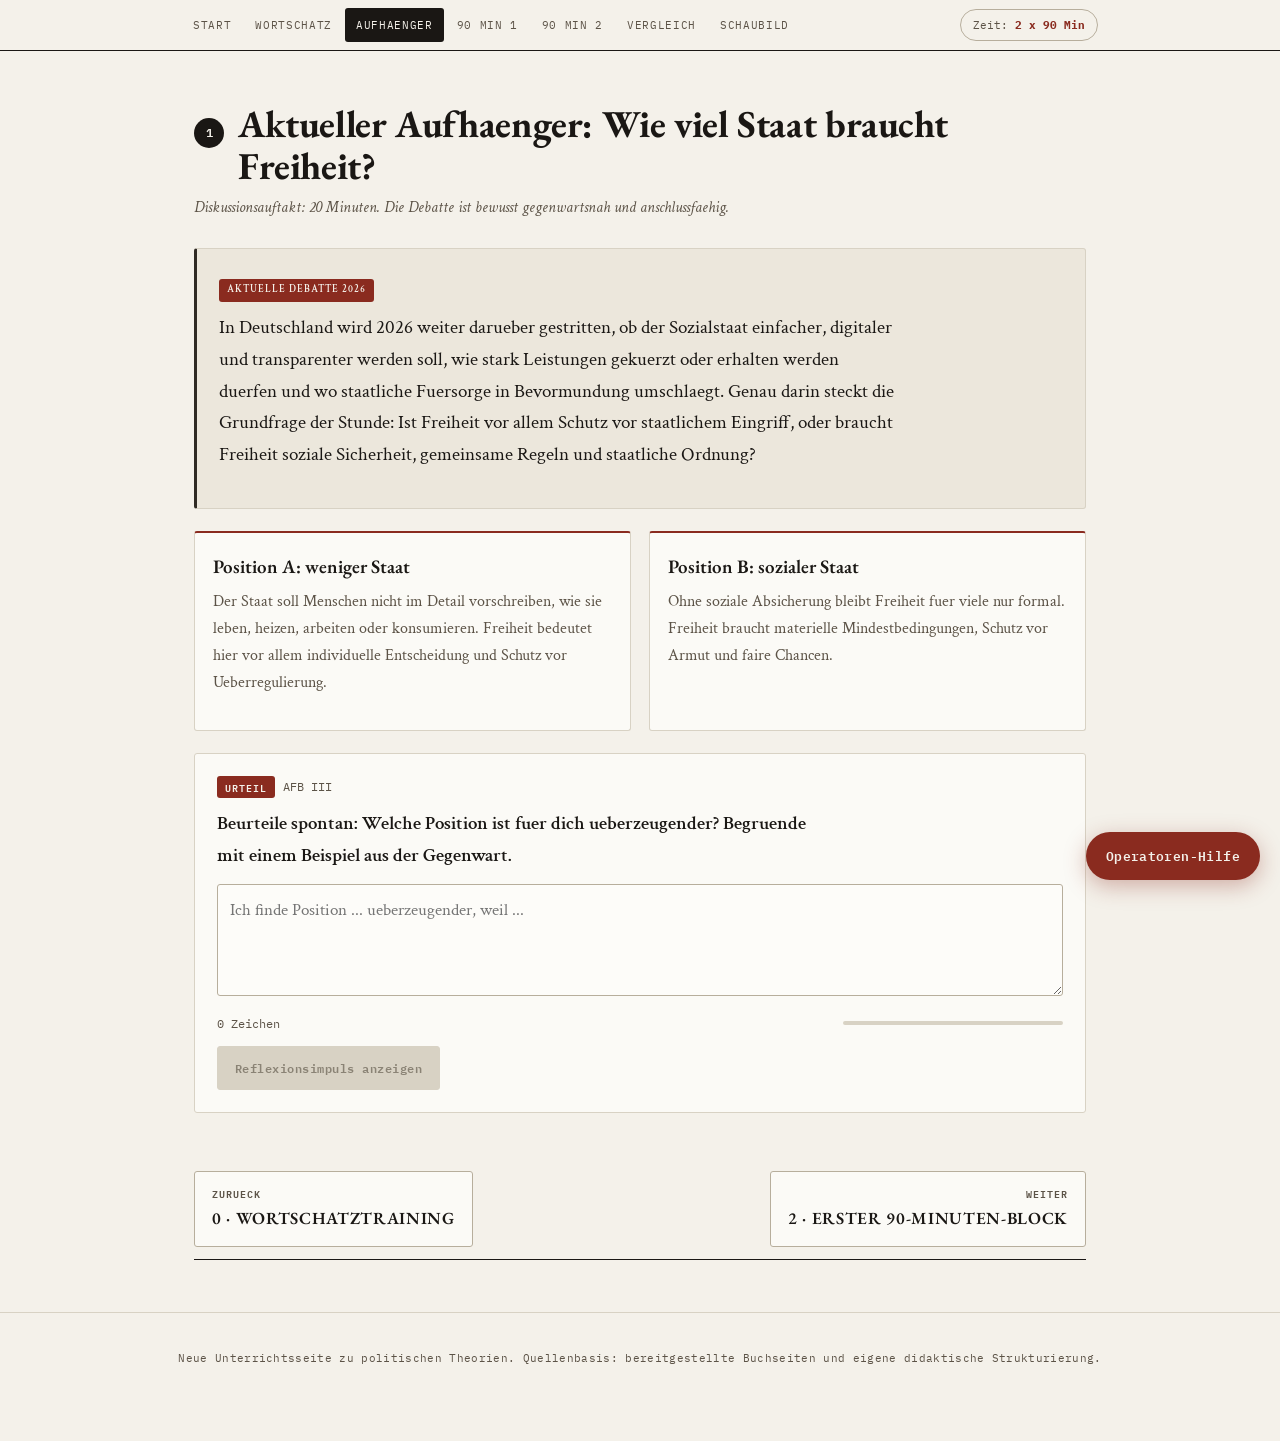
==== aufhaenger.html @ afb6bc46 "Refactor single-page site into multi-page structure Split the monolithic index.html into separate su" ====
<!DOCTYPE html>
<html lang="de">
<head>
<meta charset="UTF-8">
<meta name="viewport" content="width=device-width, initial-scale=1.0">
<link rel="preconnect" href="https://fonts.googleapis.com">
<link rel="preconnect" href="https://fonts.gstatic.com" crossorigin>
<link rel="stylesheet" href="https://fonts.googleapis.com/css2?family=Archivo:wght@500;600;700;800&family=Spectral:ital,wght@0,400;0,500;0,600;1,400&family=IBM+Plex+Mono:wght@400;500;600&display=swap">
<link rel="stylesheet" href="css/style.css">
<title>Aktueller Aufhaenger - Politische Theorien</title>
</head>
<body>
<div id="progress"></div>

<button class="op-toggle" id="opToggle" aria-expanded="false" aria-controls="opPanel">Operatoren-Hilfe</button>
<div class="op-panel" id="opPanel" role="dialog" aria-label="Operatoren-Hilfe">
  <button class="op-close" id="opClose" aria-label="Operatoren-Hilfe schließen">x</button>
  <h4>Operatoren: Was soll ich tun?</h4>
  <p class="op-intro">AFB I fragt Wissen ab, AFB II verlangt Erklaeren und Anwenden, AFB III verlangt ein begruendetes Urteil.</p>
  <div id="opList"></div>
</div>

<nav aria-label="Seitennavigation">
  <div class="nav-inner">
    <a href="index.html">Start</a>
    <a href="wortschatz.html">Wortschatz</a>
    <a href="aufhaenger.html">Aufhaenger</a>
    <a href="block1.html">90 Min 1</a>
    <a href="block2.html">90 Min 2</a>
    <a href="vergleich.html">Vergleich</a>
    <a href="produkt.html">Schaubild</a>
    <span class="nav-clock">Zeit: <b>2 x 90 Min</b></span>
  </div>
</nav>

<section id="aufhaenger">
  <div class="wrap">
    <div class="sec-head"><span class="sec-num">1</span><h2>Aktueller Aufhaenger: Wie viel Staat braucht Freiheit?</h2></div>
    <p class="sec-sub">Diskussionsauftakt: 20 Minuten. Die Debatte ist bewusst gegenwartsnah und anschlussfaehig.</p>
    <div class="source">
      <span class="source-tag accent">Aktuelle Debatte 2026</span>
      <p>In Deutschland wird 2026 weiter darueber gestritten, ob der Sozialstaat einfacher, digitaler und transparenter werden soll, wie stark Leistungen gekuerzt oder erhalten werden duerfen und wo staatliche Fuersorge in Bevormundung umschlaegt. Genau darin steckt die Grundfrage der Stunde: Ist Freiheit vor allem Schutz vor staatlichem Eingriff, oder braucht Freiheit soziale Sicherheit, gemeinsame Regeln und staatliche Ordnung?</p>
    </div>
    <div class="hook-grid">
      <div class="hook-card">
        <h3>Position A: weniger Staat</h3>
        <p>Der Staat soll Menschen nicht im Detail vorschreiben, wie sie leben, heizen, arbeiten oder konsumieren. Freiheit bedeutet hier vor allem individuelle Entscheidung und Schutz vor Ueberregulierung.</p>
      </div>
      <div class="hook-card">
        <h3>Position B: sozialer Staat</h3>
        <p>Ohne soziale Absicherung bleibt Freiheit fuer viele nur formal. Freiheit braucht materielle Mindestbedingungen, Schutz vor Armut und faire Chancen.</p>
      </div>
    </div>
    <div class="task">
      <div class="q-meta"><span class="q-type afb3">Urteil</span><span class="q-pts">AFB III</span></div>
      <p class="qtext">Beurteile spontan: Welche Position ist fuer dich ueberzeugender? Begruende mit einem Beispiel aus der Gegenwart.</p>
      <textarea data-min="180" placeholder="Ich finde Position ... ueberzeugender, weil ..."></textarea>
      <div class="ta-meter"><span class="cnt">0 Zeichen</span><span class="ta-bar"><i></i></span></div>
      <button class="btn" disabled>Reflexionsimpuls anzeigen</button>
      <div class="reveal"><p>Pruefe dein Urteil: Argumentierst du eher liberal (Freiheit des Individuums), sozialistisch (soziale Gerechtigkeit), konservativ (Ordnung und Stabilitaet) oder demokratietheoretisch (Legitimation durch Volk und Gewaltenteilung)? Genau diese Denkweisen werden jetzt historisch erschlossen.</p></div>
    </div>

    <nav class="page-nav" aria-label="Seitenwechsel">
      <a class="prev" href="wortschatz.html"><span class="pn-dir">Zurueck</span><span class="pn-title">0 · Wortschatztraining</span></a>
      <a class="next" href="block1.html"><span class="pn-dir">Weiter</span><span class="pn-title">2 · Erster 90-Minuten-Block</span></a>
    </nav>
  </div>
</section>

<footer>
  Neue Unterrichtsseite zu politischen Theorien. Quellenbasis: bereitgestellte Buchseiten und eigene didaktische Strukturierung.
</footer>

<script src="js/main.js"></script>
</body>
</html>
---- css/style.css ----
@import url('https://fonts.googleapis.com/css2?family=EB+Garamond:ital,wght@0,400;0,500;0,600;0,700;0,800;1,400;1,500&family=Crimson+Text:ital,wght@0,400;0,600;0,700;1,400;1,600&family=IBM+Plex+Mono:wght@400;500;600&display=swap');

:root{
  /* Editorial Magazine — warm broadsheet palette */
  --paper:#f4f1ea;      /* newsprint cream */
  --blatt:#fbfaf6;      /* card white, warm */
  --ink:#1a1714;        /* warm near-black */
  --ink-soft:#5c5347;   /* warm muted (>=6:1 on paper) */
  --line:#d8d2c4;       /* hairline */
  --line-strong:#b7ae9c;
  --accent:#8a2b1f;     /* oxblood — editorial gravitas */
  --accent-soft:#a8574a;
  --steel:#2f2a24;      /* warm dark for tags */
  --dienst:#234a7a;     /* deep editorial blue — focus/info */
  --ok:#2f6146;
  --warn:#7a5a18;
  --shadow:rgba(26,23,20,.10);
  --r:3px;              /* crisp editorial radius */
  --r-lg:5px;
  --ease-out:cubic-bezier(.23,1,.32,1);
  --ease-in-out:cubic-bezier(.77,0,.175,1);
  --font-display:"EB Garamond",Georgia,"Times New Roman",serif;
  --font-body:"Crimson Text","EB Garamond",Georgia,serif;
  --font-mono:"IBM Plex Mono",ui-monospace,Menlo,monospace;
}
*{box-sizing:border-box}
html{scroll-behavior:smooth}
body{
  margin:0;
  background:var(--paper);
  color:var(--ink);
  font-family:var(--font-body);
  font-size:19px;
  line-height:1.68;
  -webkit-font-smoothing:antialiased;
  text-rendering:optimizeLegibility;
}
h1,h2,h3,h4{font-family:var(--font-display);font-weight:700}
button,nav,.chip,.eyebrow,.q-meta,.phase-tag,.mini-label,.operator-word{font-family:var(--font-mono)}
a{color:var(--accent);text-underline-offset:2px;text-decoration-thickness:1px}
a:focus-visible,button:focus-visible,textarea:focus-visible{outline:3px solid var(--dienst);outline-offset:3px}
.wrap{max-width:940px;margin:0 auto;padding:0 24px}
#progress{position:fixed;top:0;left:0;width:100%;height:3px;background:var(--accent);transform:scaleX(0);transform-origin:left;z-index:200}

nav{
  position:sticky;
  top:0;
  z-index:120;
  background:rgba(244,241,234,.94);
  backdrop-filter:blur(8px);
  border-bottom:1px solid var(--ink);
}
.nav-inner{max-width:940px;margin:0 auto;display:flex;gap:2px;overflow-x:auto;padding:8px 12px;align-items:center}
nav a{font-size:11px;letter-spacing:.06em;text-transform:uppercase;text-decoration:none;color:var(--ink-soft);white-space:nowrap;padding:8px 11px;border-radius:var(--r)}
nav a:hover{background:#eae5da;color:var(--ink)}
nav a.active{background:var(--ink);color:var(--paper)}
.nav-clock{margin-left:auto;border:1px solid var(--line-strong);border-radius:999px;padding:6px 12px;font-size:11px;color:var(--ink-soft);white-space:nowrap}
.nav-clock b{color:var(--accent)}

header.hero{padding:66px 0 46px;border-bottom:3px double var(--ink)}
.eyebrow{font-size:11px;letter-spacing:.2em;text-transform:uppercase;color:var(--accent);font-weight:600;margin-bottom:18px}
h1{font-size:clamp(38px,6.4vw,66px);line-height:1.02;letter-spacing:-.015em;margin:0 0 20px;font-weight:800;max-width:920px}
.lede{font-size:21px;line-height:1.55;color:var(--ink);max-width:660px;margin:0 0 24px;font-style:italic}
.lede::first-letter{initial-letter:2;-webkit-initial-letter:2;font-weight:700;font-style:normal;color:var(--accent);margin-right:.08em}
.meta-row{display:flex;flex-wrap:wrap;gap:8px;margin:24px 0}
.chip{font-size:11px;background:transparent;border:1px solid var(--line-strong);border-radius:999px;padding:6px 13px;color:var(--ink-soft)}
.chip b{color:var(--ink)}
.hero-grid{display:grid;grid-template-columns:minmax(0,1fr) 330px;gap:28px;align-items:stretch;margin-top:30px}
.brief{background:var(--blatt);border:1px solid var(--line);border-left:3px solid var(--accent);border-radius:var(--r);padding:22px}
.brief h2{font-size:22px;margin:0 0 8px}
.brief p{margin:0;color:var(--ink-soft)}
.theory-compass{
  background:#ece7dc;
  border:1px solid var(--line-strong);
  border-radius:var(--r);
  padding:18px;
  min-height:260px;
  position:relative;
}
.axis{position:absolute;background:var(--steel);opacity:.8}
.axis.x{left:36px;right:36px;top:50%;height:1px}
.axis.y{top:36px;bottom:36px;left:50%;width:1px}
.axis-label{position:absolute;font-family:var(--font-mono);font-size:10px;letter-spacing:.06em;text-transform:uppercase;font-weight:600;color:var(--ink-soft);background:#ece7dc;padding:2px 5px}
.axis-label.left{left:16px;top:48%}
.axis-label.right{right:16px;top:48%}
.axis-label.top{top:14px;left:40%}
.axis-label.bottom{bottom:14px;left:34%}
.thinker-dot{position:absolute;display:flex;align-items:center;justify-content:center;width:72px;height:32px;border-radius:var(--r);background:var(--blatt);border:1px solid var(--line-strong);font-family:var(--font-mono);font-size:10px;letter-spacing:.03em;font-weight:600;box-shadow:0 1px 4px var(--shadow)}
.dot-locke{right:42px;top:86px}
.dot-marx{left:42px;bottom:66px}
.dot-burke{left:54px;top:70px}
.dot-mont{right:70px;bottom:54px}
.dot-rousseau{left:132px;bottom:108px}

section{padding:52px 0;border-bottom:1px solid var(--line)}
.sec-head{display:flex;align-items:baseline;gap:14px;margin-bottom:8px}
.sec-num{font-family:var(--font-mono);font-weight:600;font-size:12px;color:var(--paper);background:var(--ink);border-radius:50%;width:30px;height:30px;display:inline-flex;align-items:center;justify-content:center;flex:0 0 auto}
h2{font-size:clamp(27px,4vw,38px);line-height:1.1;letter-spacing:-.01em;margin:0;font-weight:700}
.sec-sub{color:var(--ink-soft);font-size:16px;font-style:italic;margin:4px 0 26px;max-width:640px}
h3{font-size:22px;margin:30px 0 8px;font-weight:600}
p{margin:0 0 15px;max-width:68ch}
.pullquote{font-family:var(--font-display);font-style:italic;font-size:clamp(22px,3vw,30px);line-height:1.28;color:var(--ink);border-left:3px solid var(--accent);padding:4px 0 4px 22px;margin:26px 0;max-width:none}
.pullquote cite{display:block;font-style:normal;font-family:var(--font-mono);font-size:12px;letter-spacing:.04em;color:var(--ink-soft);margin-top:10px}
.source,.task,.product-box,.phase,.rubric{background:var(--blatt);border:1px solid var(--line);border-radius:var(--r);padding:22px;margin:22px 0}
.source{background:#ece7dc;border-left:3px solid var(--steel)}
.source-tag,.mini-label{display:inline-flex;align-items:center;gap:6px;font-size:10px;letter-spacing:.1em;text-transform:uppercase;font-weight:600;color:var(--paper);background:var(--steel);border-radius:var(--r);padding:3px 8px;margin-bottom:10px}
.source-tag.accent{background:var(--accent)}
.hook-grid{display:grid;grid-template-columns:1fr 1fr;gap:18px;margin:20px 0}
.hook-card{background:var(--blatt);border:1px solid var(--line);border-top:2px solid var(--accent);border-radius:var(--r);padding:18px}
.hook-card h3{font-size:19px;margin:0 0 6px}
.hook-card p{font-size:16px;color:var(--ink-soft)}

.vocab-grid{display:grid;grid-template-columns:repeat(auto-fit,minmax(220px,1fr));gap:12px;margin:20px 0}
.vcard{background:var(--blatt);border:1px solid var(--line);border-radius:var(--r);min-height:112px;cursor:pointer;perspective:900px}
.vcard-inner{position:relative;min-height:112px;transition:transform .45s var(--ease-in-out);transform-style:preserve-3d}
.vcard.flip .vcard-inner{transform:rotateY(180deg)}
.vface{position:absolute;inset:0;backface-visibility:hidden;padding:16px;display:flex;flex-direction:column;justify-content:center}
.vterm{font-family:var(--font-mono);font-weight:600;color:var(--steel)}
.vhint{font-family:var(--font-mono);font-size:12px;color:var(--ink-soft);margin-top:6px}
.vback{transform:rotateY(180deg);background:#ece7dc;border-radius:var(--r);font-size:15px}

.phase{display:grid;grid-template-columns:112px 1fr;gap:20px;align-items:flex-start}
.phase-time{font-family:var(--font-mono);font-weight:600;color:var(--paper);background:var(--accent);border-radius:var(--r);padding:10px;text-align:center}
.phase h3{margin:0 0 6px}
.phase p{font-size:16.5px;color:var(--ink-soft)}
.phase-tag{display:inline-block;background:#ece7dc;border:1px solid var(--line);border-radius:999px;padding:4px 9px;font-size:11px;font-weight:600;color:var(--ink-soft);margin:8px 6px 0 0}

.thinker-grid{display:grid;grid-template-columns:repeat(auto-fit,minmax(250px,1fr));gap:16px;margin:22px 0}
.thinker{background:var(--blatt);border:1px solid var(--line);border-radius:var(--r);padding:20px}
.thinker h3{margin:0 0 8px;font-size:20px}
.thinker ul{margin:0;padding-left:20px}
.thinker li{margin:6px 0;font-size:16px}
.claim{font-family:var(--font-mono);font-size:11px;font-weight:600;color:var(--paper);background:var(--dienst);border-radius:var(--r);padding:4px 8px;display:inline-block;margin-bottom:8px}

.task .q-meta{display:flex;gap:8px;align-items:center;flex-wrap:wrap;margin-bottom:10px}
.q-type{font-size:10px;letter-spacing:.1em;text-transform:uppercase;font-weight:600;color:var(--paper);background:var(--accent-soft);border-radius:var(--r);padding:3px 8px}
.q-type.afb3{background:var(--accent)}
.q-type.schaubild{background:var(--ok)}
.q-pts{font-size:12px;color:var(--ink-soft);font-family:var(--font-mono)}
.qtext{font-weight:600;font-size:19px;margin-bottom:12px}
.qtext .sub{display:block;font-weight:400;font-size:16px;color:var(--ink-soft);margin-top:4px;font-style:italic}
textarea{width:100%;min-height:112px;border:1px solid var(--line-strong);border-radius:var(--r);background:#fdfcf9;color:var(--ink);padding:12px;font:17px/1.55 var(--font-body);resize:vertical}
.ta-meter{font-family:var(--font-mono);font-size:12px;color:var(--ink-soft);display:flex;justify-content:space-between;gap:12px;margin-top:7px}
.ta-bar{height:4px;background:var(--line);border-radius:99px;overflow:hidden;flex:1;max-width:220px;margin-top:7px}
.ta-bar i{display:block;height:100%;background:var(--accent);transform:scaleX(0);transform-origin:left;transition:transform .2s var(--ease-out)}
.btn{border:1px solid var(--ink);border-radius:var(--r);background:var(--ink);color:var(--paper);font-family:var(--font-mono);font-size:12px;letter-spacing:.04em;font-weight:600;cursor:pointer;padding:11px 17px;margin-top:12px;min-height:44px;transition:transform .16s var(--ease-out),background-color .15s ease,color .15s ease}
.btn:hover{background:transparent;color:var(--ink)}
.btn:active:not(:disabled){transform:scale(.97)}
.btn:disabled{background:var(--line);border-color:var(--line);color:#8a8375;cursor:not-allowed}
.btn.ghost{background:transparent;color:var(--ink);border:1px solid var(--ink)}
.btn.ghost:hover{background:var(--ink);color:var(--paper)}
.reveal{display:none;margin-top:14px;border-top:1px dashed var(--line-strong);padding:14px;background:#f3efe6;border-radius:0 0 var(--r) var(--r);font-size:16px}
.reveal.show{display:block;animation:fade .25s var(--ease-out)}
.diff{border-top:1px dashed var(--line-strong);margin-top:14px;padding-top:12px}
.diff-row{display:flex;flex-wrap:wrap;gap:8px}
.diff-btn{border:1px solid var(--line-strong);background:#f3efe6;border-radius:var(--r);padding:9px 12px;min-height:44px;cursor:pointer;font-family:var(--font-mono);font-size:12px;font-weight:600;color:var(--steel)}
.diff-body{display:none;background:#ece7dc;border-radius:var(--r);padding:12px;margin-top:8px;font-size:15.5px}
.diff-body.show{display:block}

.matrix{overflow-x:auto;border:1px solid var(--line-strong);border-radius:var(--r);background:var(--blatt);margin:20px 0}
table{border-collapse:collapse;width:100%;min-width:760px;font-size:15px}
th,td{padding:12px 14px;border-bottom:1px solid var(--line);vertical-align:top;text-align:left}
th{font-family:var(--font-mono);font-size:11px;letter-spacing:.05em;text-transform:uppercase;background:#ece7dc;border-bottom:2px solid var(--ink)}
tr:last-child td{border-bottom:none}
td:first-child{font-family:var(--font-mono);font-weight:600;color:var(--accent)}

.product-box{border-color:var(--ok);border-left:3px solid var(--ok);background:#eef4ee}
.product-box h3{margin-top:0}
.product-list{display:grid;grid-template-columns:repeat(auto-fit,minmax(220px,1fr));gap:14px;margin:16px 0 0}
.product-list div{background:var(--blatt);border:1px solid var(--line);border-top:2px solid var(--accent);border-radius:var(--r);padding:16px}
.rubric-grid{display:grid;grid-template-columns:repeat(auto-fit,minmax(210px,1fr));gap:14px}
.rubric h3{margin-top:0}
.rubric-card{background:#ece7dc;border:1px solid var(--line);border-radius:var(--r);padding:16px}
.rubric-card b{font-family:var(--font-mono);color:var(--steel)}

.page-nav{display:flex;justify-content:space-between;gap:12px;flex-wrap:wrap;padding:36px 0 12px}
.page-nav a{display:inline-flex;flex-direction:column;gap:2px;text-decoration:none;border:1px solid var(--line-strong);border-radius:var(--r);background:var(--blatt);padding:13px 17px;min-width:180px;max-width:48%;transition:border-color .15s ease,background-color .15s ease}
.page-nav a:hover{border-color:var(--ink);background:#f3efe6}
.page-nav a.next{margin-left:auto;text-align:right;align-items:flex-end}
.page-nav .pn-dir{font-family:var(--font-mono);font-size:10px;font-weight:600;letter-spacing:.1em;text-transform:uppercase;color:var(--ink-soft)}
.page-nav .pn-title{font-family:var(--font-display);font-weight:600;font-size:17px;color:var(--ink)}

.op-toggle{position:fixed;right:20px;bottom:20px;z-index:180;background:var(--accent);color:var(--paper);border:none;border-radius:999px;padding:13px 20px;min-height:48px;font-weight:600;font-size:13px;letter-spacing:.03em;cursor:pointer;box-shadow:0 6px 22px rgba(138,43,31,.34);display:flex;align-items:center;gap:8px}
.op-toggle:active{transform:scale(.97)}
.op-panel{position:fixed;right:14px;bottom:78px;width:min(380px,calc(100vw - 28px));max-height:66vh;overflow:auto;background:var(--blatt);border:1px solid var(--line-strong);border-radius:var(--r-lg);box-shadow:0 12px 40px rgba(26,23,20,.26);padding:20px;z-index:170;display:none}
.op-panel.show{display:block;animation:popIn .2s var(--ease-out)}
.op-close{position:absolute;right:12px;top:10px;border:none;background:transparent;font-size:22px;line-height:1;cursor:pointer;color:var(--ink-soft)}
.op-panel h4{font-family:var(--font-display);font-size:19px;margin:0 32px 4px 0}
.op-intro{font-size:14px;color:var(--ink-soft);margin:0 0 12px}
.op-item{border-top:1px solid var(--line);padding:10px 0}
.op-name{font-family:var(--font-mono);font-weight:600;color:var(--accent);font-size:13px}
.op-afb{font-family:var(--font-mono);font-size:10px;background:var(--dienst);color:var(--paper);border-radius:var(--r);padding:2px 6px;margin-left:6px}
.op-def{font-size:14px;margin:4px 0 0}

footer{padding:36px 0 74px;text-align:center;color:var(--ink-soft);font-family:var(--font-mono);font-size:11px;letter-spacing:.03em}
@keyframes fade{from{opacity:0;transform:translateY(-4px)}to{opacity:1;transform:none}}
@keyframes popIn{from{opacity:0;transform:scale(.96)}to{opacity:1;transform:none}}
@media(max-width:760px){
  .wrap{padding:0 18px}
  body{font-size:18px}
  header.hero{padding:44px 0 34px}
  .hero-grid,.hook-grid,.phase{grid-template-columns:1fr}
  .theory-compass{min-height:300px}
  .phase-time{text-align:left}
  .op-toggle{left:16px;right:16px;justify-content:center}
  .op-panel{left:14px;right:14px;width:auto}
  .page-nav a{max-width:100%}
}
@media(prefers-reduced-motion:reduce){
  *{animation:none!important;transition:none!important;scroll-behavior:auto!important}
}
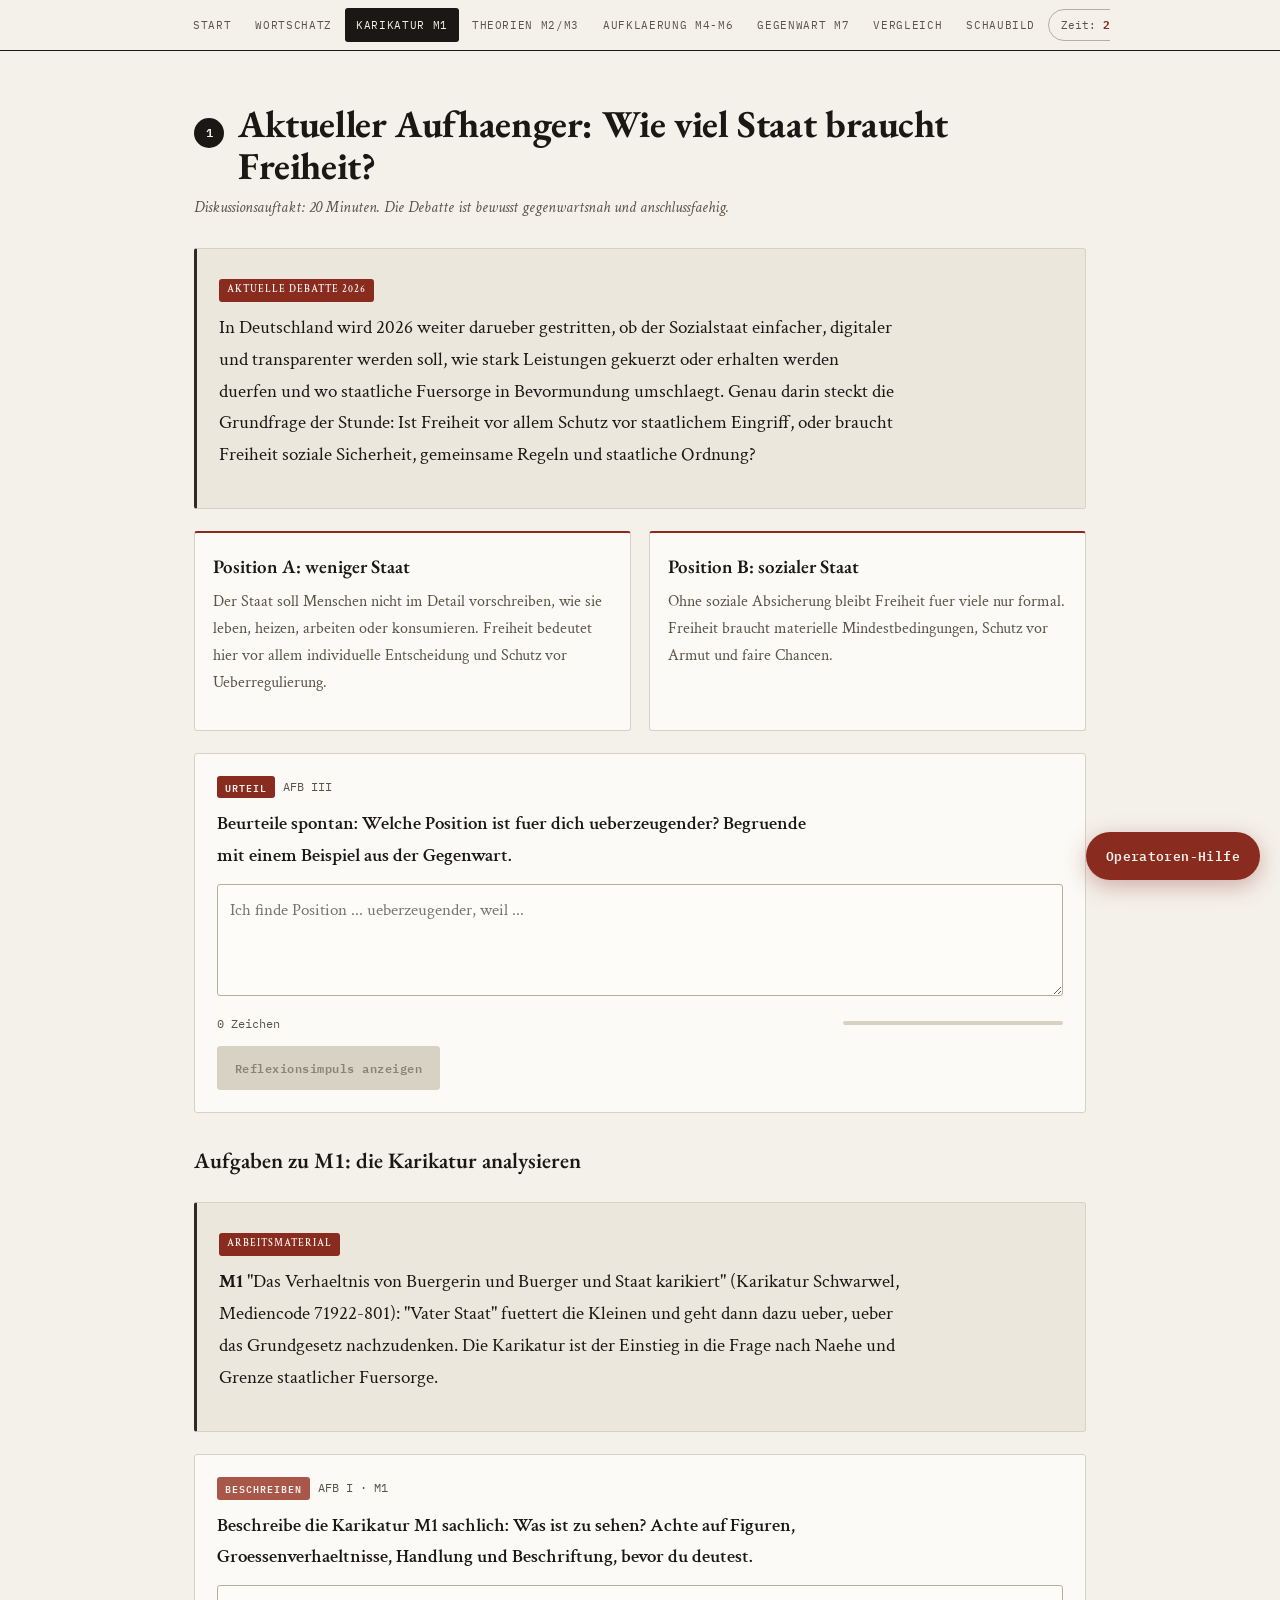
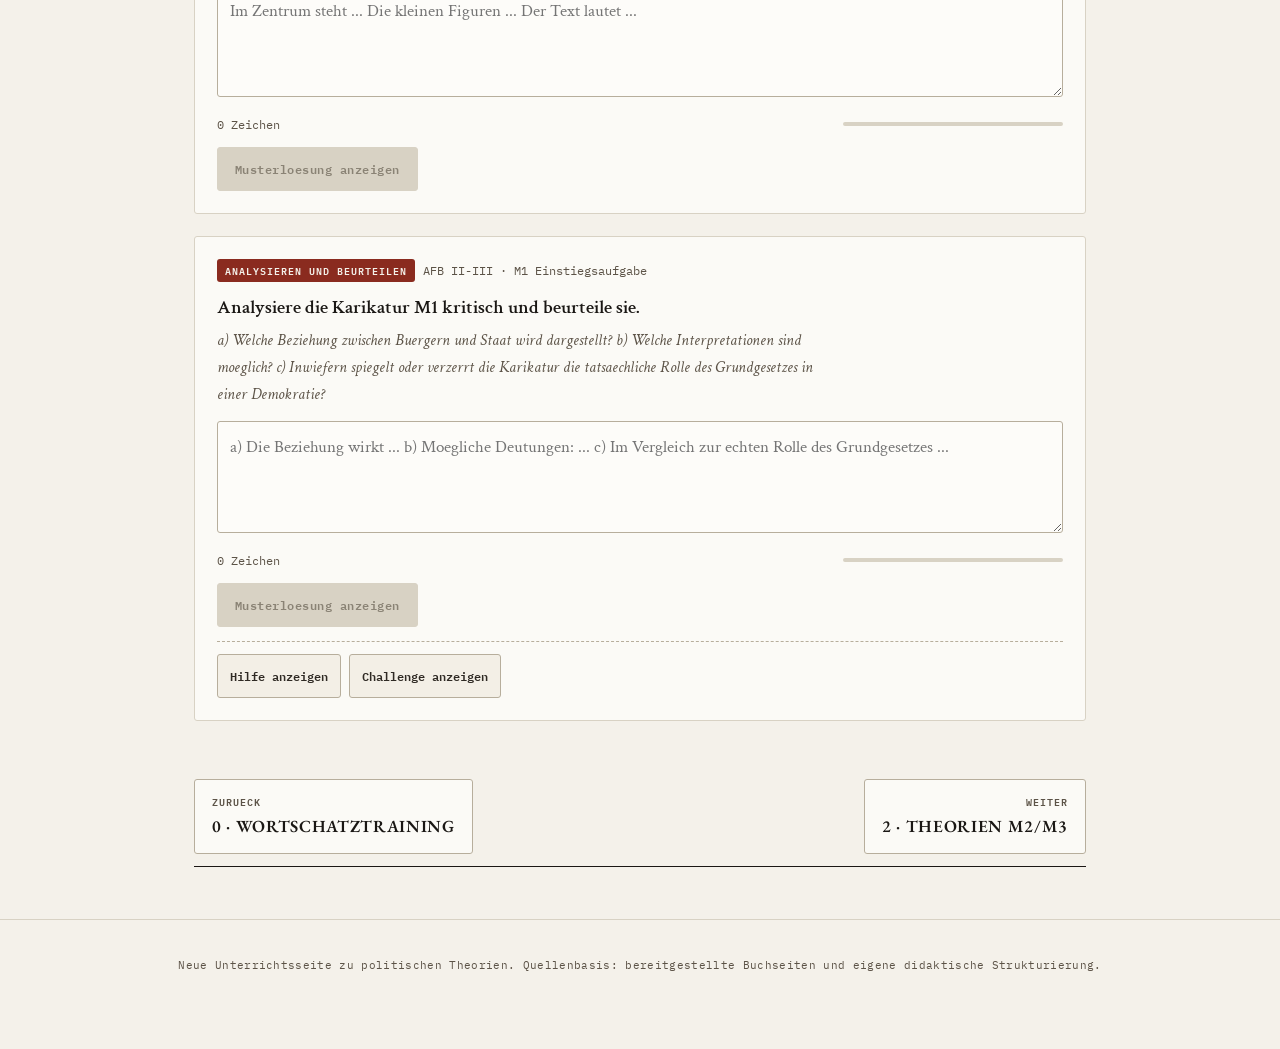
==== commit 1f6deed0: "Add Schulbuch-based student tasks (M1-M7) and fix vocab flip Content: - Rebuild theory pages around " ====
--- a/aufhaenger.html
+++ b/aufhaenger.html
@@ -24,9 +24,10 @@
   <div class="nav-inner">
     <a href="index.html">Start</a>
     <a href="wortschatz.html">Wortschatz</a>
-    <a href="aufhaenger.html">Aufhaenger</a>
-    <a href="block1.html">90 Min 1</a>
-    <a href="block2.html">90 Min 2</a>
+    <a href="aufhaenger.html">Karikatur M1</a>
+    <a href="block1.html">Theorien M2/M3</a>
+    <a href="aufklaerung.html">Aufklaerung M4-M6</a>
+    <a href="block2.html">Gegenwart M7</a>
     <a href="vergleich.html">Vergleich</a>
     <a href="produkt.html">Schaubild</a>
     <span class="nav-clock">Zeit: <b>2 x 90 Min</b></span>
@@ -60,9 +61,39 @@
       <div class="reveal"><p>Pruefe dein Urteil: Argumentierst du eher liberal (Freiheit des Individuums), sozialistisch (soziale Gerechtigkeit), konservativ (Ordnung und Stabilitaet) oder demokratietheoretisch (Legitimation durch Volk und Gewaltenteilung)? Genau diese Denkweisen werden jetzt historisch erschlossen.</p></div>
     </div>
 
+    <h3>Aufgaben zu M1: die Karikatur analysieren</h3>
+    <div class="source">
+      <span class="source-tag accent">Arbeitsmaterial</span>
+      <p><b>M1</b> "Das Verhaeltnis von Buergerin und Buerger und Staat karikiert" (Karikatur Schwarwel, Mediencode 71922-801): "Vater Staat" fuettert die Kleinen und geht dann dazu ueber, ueber das Grundgesetz nachzudenken. Die Karikatur ist der Einstieg in die Frage nach Naehe und Grenze staatlicher Fuersorge.</p>
+    </div>
+
+    <div class="task">
+      <div class="q-meta"><span class="q-type">beschreiben</span><span class="q-pts">AFB I · M1</span></div>
+      <p class="qtext">Beschreibe die Karikatur M1 sachlich: Was ist zu sehen? Achte auf Figuren, Groessenverhaeltnisse, Handlung und Beschriftung, bevor du deutest.</p>
+      <textarea data-min="200" placeholder="Im Zentrum steht ... Die kleinen Figuren ... Der Text lautet ..."></textarea>
+      <div class="ta-meter"><span class="cnt">0 Zeichen</span><span class="ta-bar"><i></i></span></div>
+      <button class="btn" disabled>Musterloesung anzeigen</button>
+      <div class="reveal"><p>Erwartbar: Eine grosse, uebermaechtige Figur ("Vater Staat") streut aus einer Tuete Futter an viele kleine, hilflos wirkende Gestalten am Boden. Der Text spricht davon, dass der Staat seine taegliche Fuetterung nutzt und ueber das Grundgesetz nachzudenken beginnt. Das Groessenverhaeltnis (riesig gegen winzig) und die Fuetter-Geste stehen im Zentrum. Wichtig: zuerst nur beschreiben, noch nicht bewerten.</p></div>
+    </div>
+
+    <div class="task">
+      <div class="q-meta"><span class="q-type afb3">analysieren und beurteilen</span><span class="q-pts">AFB II-III · M1 Einstiegsaufgabe</span></div>
+      <p class="qtext">Analysiere die Karikatur M1 kritisch und beurteile sie.
+        <span class="sub">a) Welche Beziehung zwischen Buergern und Staat wird dargestellt? b) Welche Interpretationen sind moeglich? c) Inwiefern spiegelt oder verzerrt die Karikatur die tatsaechliche Rolle des Grundgesetzes in einer Demokratie?</span></p>
+      <textarea data-min="340" placeholder="a) Die Beziehung wirkt ... b) Moegliche Deutungen: ... c) Im Vergleich zur echten Rolle des Grundgesetzes ..."></textarea>
+      <div class="ta-meter"><span class="cnt">0 Zeichen</span><span class="ta-bar"><i></i></span></div>
+      <button class="btn" disabled>Musterloesung anzeigen</button>
+      <div class="reveal"><p>Erwartbar: a) Dargestellt wird ein Gefaelle: der Staat als bevormundender Versorger, die Buerger als abhaengige Bittsteller - Naehe zu Positionen, die vor Ueberversorgung und Entmuendigung warnen. b) Deutungen: Kritik am ausufernden Sozialstaat; oder Kritik daran, dass der Staat das Grundgesetz nur beilaeufig "bedenkt". c) Verzerrung: Das Grundgesetz bindet den Staat gerade an Grundrechte und begrenzt seine Macht (Rechtsstaat, vgl. spaeter Locke und M7). Die Karikatur ueberzeichnet die Abhaengigkeit und blendet diese Bindung des Staates an das Recht aus.</p></div>
+      <div class="diff">
+        <div class="diff-row"><button class="diff-btn">Hilfe anzeigen</button><button class="diff-btn">Challenge anzeigen</button></div>
+        <div class="diff-body">Hilfe: Trenne streng: erst beschreiben (Aufgabe oben), dann deuten (b), dann bewerten (c). Nutze fuer c das Wissen, dass das Grundgesetz den Staat begrenzt.</div>
+        <div class="diff-body">Challenge: Verbinde die Karikatur mit einer der spaeteren Theorien. Wuerde Locke, Marx oder Rousseau der Darstellung zustimmen?</div>
+      </div>
+    </div>
+
     <nav class="page-nav" aria-label="Seitenwechsel">
       <a class="prev" href="wortschatz.html"><span class="pn-dir">Zurueck</span><span class="pn-title">0 · Wortschatztraining</span></a>
-      <a class="next" href="block1.html"><span class="pn-dir">Weiter</span><span class="pn-title">2 · Erster 90-Minuten-Block</span></a>
+      <a class="next" href="block1.html"><span class="pn-dir">Weiter</span><span class="pn-title">2 · Theorien M2/M3</span></a>
     </nav>
   </div>
 </section>
--- a/css/style.css
+++ b/css/style.css
@@ -111,8 +111,8 @@
 .hook-card p{font-size:16px;color:var(--ink-soft)}
 
 .vocab-grid{display:grid;grid-template-columns:repeat(auto-fit,minmax(220px,1fr));gap:12px;margin:20px 0}
-.vcard{background:var(--blatt);border:1px solid var(--line);border-radius:var(--r);min-height:112px;cursor:pointer;perspective:900px}
-.vcard-inner{position:relative;min-height:112px;transition:transform .45s var(--ease-in-out);transform-style:preserve-3d}
+.vcard{display:block;background:var(--blatt);border:1px solid var(--line);border-radius:var(--r);min-height:112px;cursor:pointer;perspective:900px}
+.vcard-inner{display:block;position:relative;min-height:112px;transition:transform .45s var(--ease-in-out);transform-style:preserve-3d}
 .vcard.flip .vcard-inner{transform:rotateY(180deg)}
 .vface{position:absolute;inset:0;backface-visibility:hidden;padding:16px;display:flex;flex-direction:column;justify-content:center}
 .vterm{font-family:var(--font-mono);font-weight:600;color:var(--steel)}
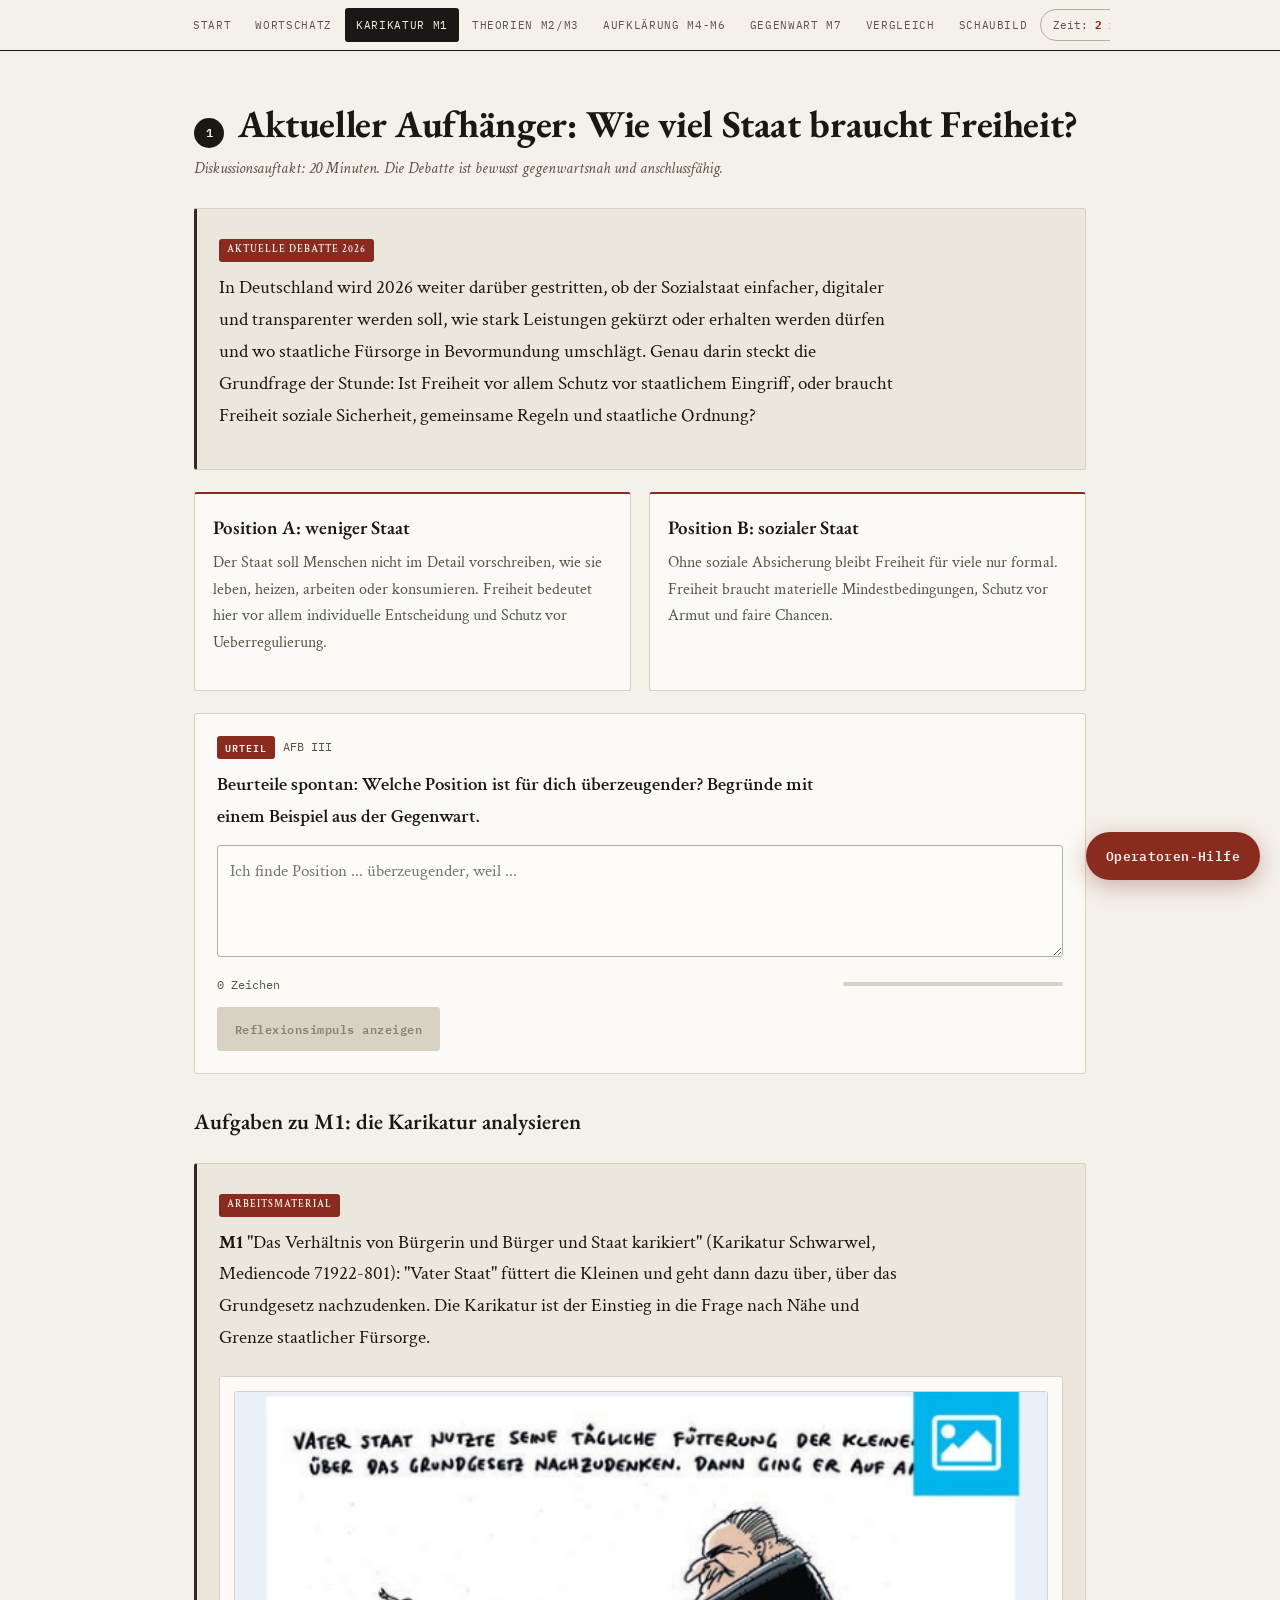
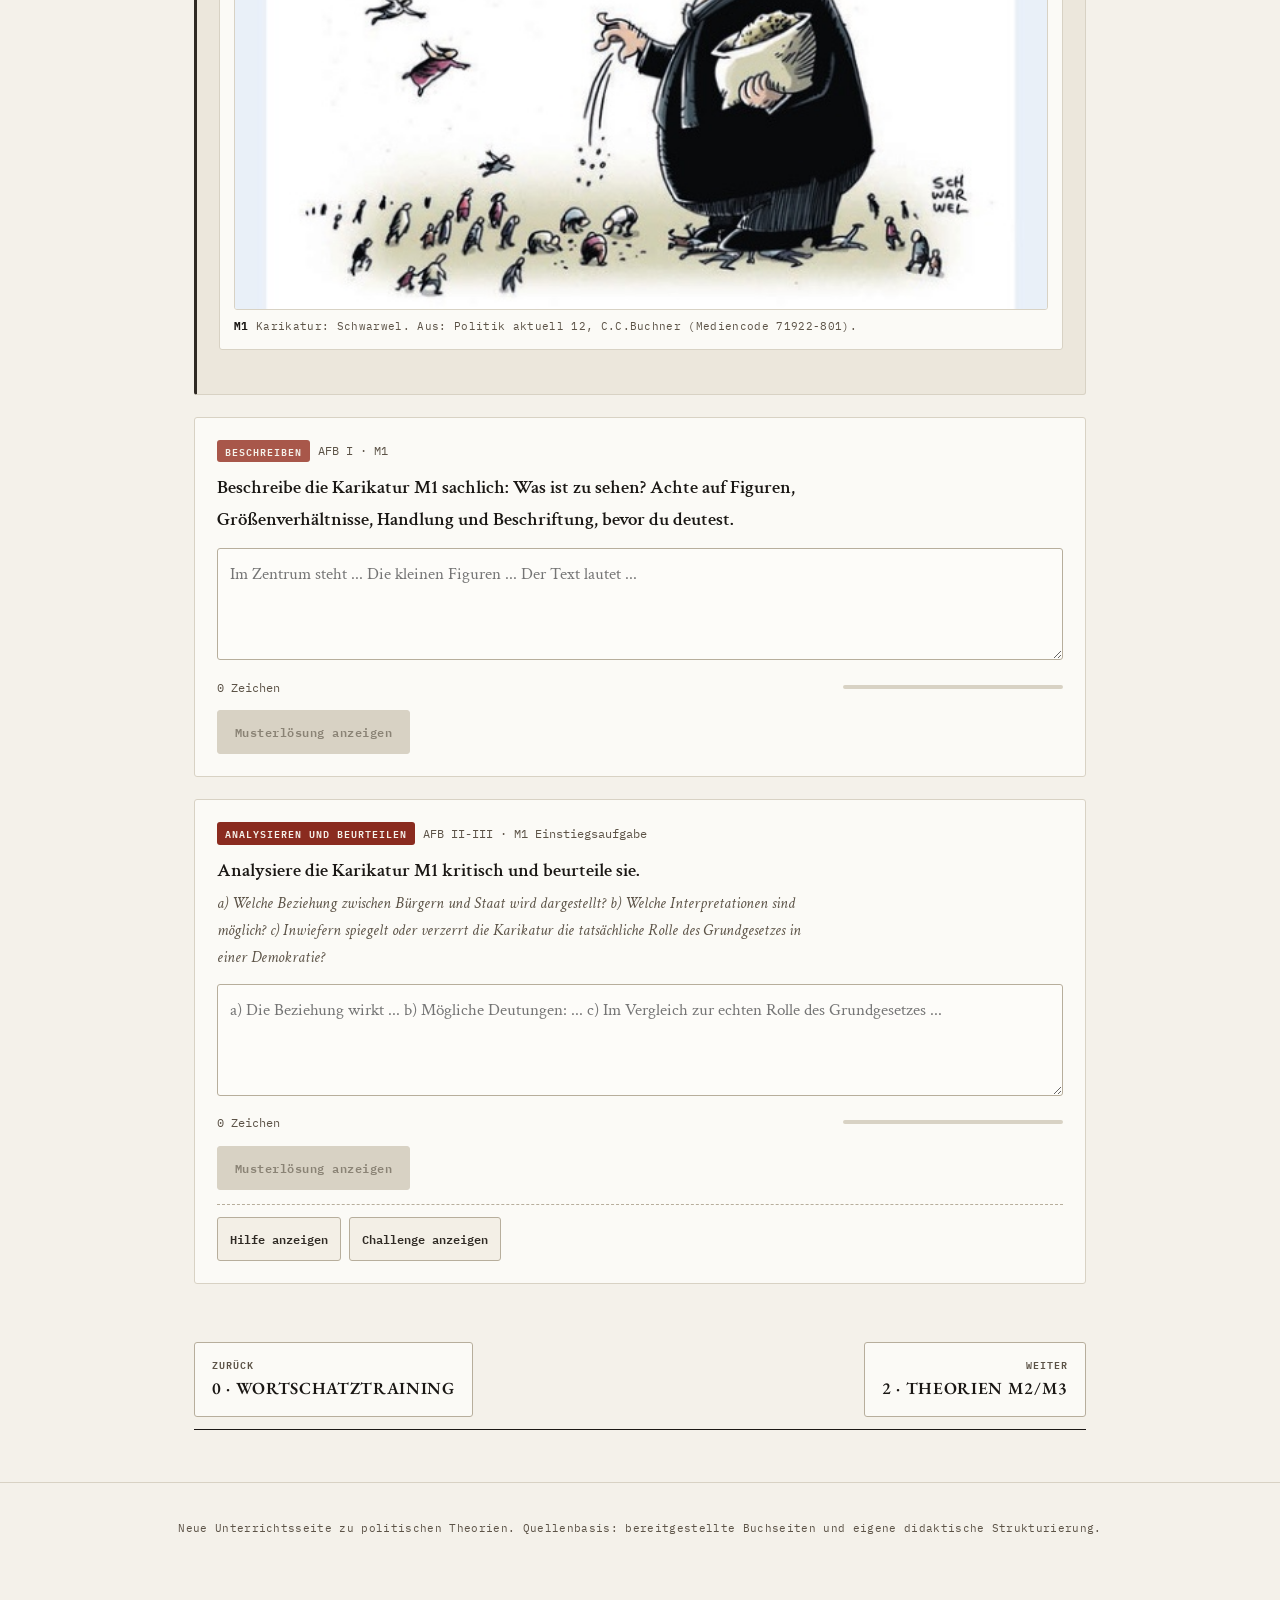
==== commit 19599a7f: "Add source images (M1-M7) cropped from book pages Cut caricature, theorist portraits, Occupy photo a" ====
--- a/aufhaenger.html
+++ b/aufhaenger.html
@@ -7,7 +7,7 @@
 <link rel="preconnect" href="https://fonts.gstatic.com" crossorigin>
 <link rel="stylesheet" href="https://fonts.googleapis.com/css2?family=Archivo:wght@500;600;700;800&family=Spectral:ital,wght@0,400;0,500;0,600;1,400&family=IBM+Plex+Mono:wght@400;500;600&display=swap">
 <link rel="stylesheet" href="css/style.css">
-<title>Aktueller Aufhaenger - Politische Theorien</title>
+<title>Aktueller Aufhänger - Politische Theorien</title>
 </head>
 <body>
 <div id="progress"></div>
@@ -16,7 +16,7 @@
 <div class="op-panel" id="opPanel" role="dialog" aria-label="Operatoren-Hilfe">
   <button class="op-close" id="opClose" aria-label="Operatoren-Hilfe schließen">x</button>
   <h4>Operatoren: Was soll ich tun?</h4>
-  <p class="op-intro">AFB I fragt Wissen ab, AFB II verlangt Erklaeren und Anwenden, AFB III verlangt ein begruendetes Urteil.</p>
+  <p class="op-intro">AFB I fragt Wissen ab, AFB II verlangt Erklären und Anwenden, AFB III verlangt ein begründetes Urteil.</p>
   <div id="opList"></div>
 </div>
 
@@ -26,7 +26,7 @@
     <a href="wortschatz.html">Wortschatz</a>
     <a href="aufhaenger.html">Karikatur M1</a>
     <a href="block1.html">Theorien M2/M3</a>
-    <a href="aufklaerung.html">Aufklaerung M4-M6</a>
+    <a href="aufklaerung.html">Aufklärung M4-M6</a>
     <a href="block2.html">Gegenwart M7</a>
     <a href="vergleich.html">Vergleich</a>
     <a href="produkt.html">Schaubild</a>
@@ -36,11 +36,11 @@
 
 <section id="aufhaenger">
   <div class="wrap">
-    <div class="sec-head"><span class="sec-num">1</span><h2>Aktueller Aufhaenger: Wie viel Staat braucht Freiheit?</h2></div>
-    <p class="sec-sub">Diskussionsauftakt: 20 Minuten. Die Debatte ist bewusst gegenwartsnah und anschlussfaehig.</p>
+    <div class="sec-head"><span class="sec-num">1</span><h2>Aktueller Aufhänger: Wie viel Staat braucht Freiheit?</h2></div>
+    <p class="sec-sub">Diskussionsauftakt: 20 Minuten. Die Debatte ist bewusst gegenwartsnah und anschlussfähig.</p>
     <div class="source">
       <span class="source-tag accent">Aktuelle Debatte 2026</span>
-      <p>In Deutschland wird 2026 weiter darueber gestritten, ob der Sozialstaat einfacher, digitaler und transparenter werden soll, wie stark Leistungen gekuerzt oder erhalten werden duerfen und wo staatliche Fuersorge in Bevormundung umschlaegt. Genau darin steckt die Grundfrage der Stunde: Ist Freiheit vor allem Schutz vor staatlichem Eingriff, oder braucht Freiheit soziale Sicherheit, gemeinsame Regeln und staatliche Ordnung?</p>
+      <p>In Deutschland wird 2026 weiter darüber gestritten, ob der Sozialstaat einfacher, digitaler und transparenter werden soll, wie stark Leistungen gekürzt oder erhalten werden dürfen und wo staatliche Fürsorge in Bevormundung umschlägt. Genau darin steckt die Grundfrage der Stunde: Ist Freiheit vor allem Schutz vor staatlichem Eingriff, oder braucht Freiheit soziale Sicherheit, gemeinsame Regeln und staatliche Ordnung?</p>
     </div>
     <div class="hook-grid">
       <div class="hook-card">
@@ -49,50 +49,54 @@
       </div>
       <div class="hook-card">
         <h3>Position B: sozialer Staat</h3>
-        <p>Ohne soziale Absicherung bleibt Freiheit fuer viele nur formal. Freiheit braucht materielle Mindestbedingungen, Schutz vor Armut und faire Chancen.</p>
+        <p>Ohne soziale Absicherung bleibt Freiheit für viele nur formal. Freiheit braucht materielle Mindestbedingungen, Schutz vor Armut und faire Chancen.</p>
       </div>
     </div>
     <div class="task">
       <div class="q-meta"><span class="q-type afb3">Urteil</span><span class="q-pts">AFB III</span></div>
-      <p class="qtext">Beurteile spontan: Welche Position ist fuer dich ueberzeugender? Begruende mit einem Beispiel aus der Gegenwart.</p>
-      <textarea data-min="180" placeholder="Ich finde Position ... ueberzeugender, weil ..."></textarea>
+      <p class="qtext">Beurteile spontan: Welche Position ist für dich überzeugender? Begründe mit einem Beispiel aus der Gegenwart.</p>
+      <textarea data-min="180" placeholder="Ich finde Position ... überzeugender, weil ..."></textarea>
       <div class="ta-meter"><span class="cnt">0 Zeichen</span><span class="ta-bar"><i></i></span></div>
       <button class="btn" disabled>Reflexionsimpuls anzeigen</button>
-      <div class="reveal"><p>Pruefe dein Urteil: Argumentierst du eher liberal (Freiheit des Individuums), sozialistisch (soziale Gerechtigkeit), konservativ (Ordnung und Stabilitaet) oder demokratietheoretisch (Legitimation durch Volk und Gewaltenteilung)? Genau diese Denkweisen werden jetzt historisch erschlossen.</p></div>
+      <div class="reveal"><p>Prüfe dein Urteil: Argumentierst du eher liberal (Freiheit des Individuums), sozialistisch (soziale Gerechtigkeit), konservativ (Ordnung und Stabilität) oder demokratietheoretisch (Legitimation durch Volk und Gewaltenteilung)? Genau diese Denkweisen werden jetzt historisch erschlossen.</p></div>
     </div>
 
     <h3>Aufgaben zu M1: die Karikatur analysieren</h3>
     <div class="source">
       <span class="source-tag accent">Arbeitsmaterial</span>
-      <p><b>M1</b> "Das Verhaeltnis von Buergerin und Buerger und Staat karikiert" (Karikatur Schwarwel, Mediencode 71922-801): "Vater Staat" fuettert die Kleinen und geht dann dazu ueber, ueber das Grundgesetz nachzudenken. Die Karikatur ist der Einstieg in die Frage nach Naehe und Grenze staatlicher Fuersorge.</p>
+      <p><b>M1</b> "Das Verhältnis von Bürgerin und Bürger und Staat karikiert" (Karikatur Schwarwel, Mediencode 71922-801): "Vater Staat" füttert die Kleinen und geht dann dazu über, über das Grundgesetz nachzudenken. Die Karikatur ist der Einstieg in die Frage nach Nähe und Grenze staatlicher Fürsorge.</p>
+      <figure class="q-fig">
+        <img src="img/quellen/m1_schwarwel.jpg" alt="M1 Karikatur von Schwarwel: eine riesige Figur 'Vater Staat' streut Futter an viele kleine Gestalten am Boden.">
+        <figcaption><b>M1</b> Karikatur: Schwarwel. Aus: Politik aktuell 12, C.C.Buchner (Mediencode 71922-801).</figcaption>
+      </figure>
     </div>
 
     <div class="task">
       <div class="q-meta"><span class="q-type">beschreiben</span><span class="q-pts">AFB I · M1</span></div>
-      <p class="qtext">Beschreibe die Karikatur M1 sachlich: Was ist zu sehen? Achte auf Figuren, Groessenverhaeltnisse, Handlung und Beschriftung, bevor du deutest.</p>
+      <p class="qtext">Beschreibe die Karikatur M1 sachlich: Was ist zu sehen? Achte auf Figuren, Größenverhältnisse, Handlung und Beschriftung, bevor du deutest.</p>
       <textarea data-min="200" placeholder="Im Zentrum steht ... Die kleinen Figuren ... Der Text lautet ..."></textarea>
       <div class="ta-meter"><span class="cnt">0 Zeichen</span><span class="ta-bar"><i></i></span></div>
-      <button class="btn" disabled>Musterloesung anzeigen</button>
-      <div class="reveal"><p>Erwartbar: Eine grosse, uebermaechtige Figur ("Vater Staat") streut aus einer Tuete Futter an viele kleine, hilflos wirkende Gestalten am Boden. Der Text spricht davon, dass der Staat seine taegliche Fuetterung nutzt und ueber das Grundgesetz nachzudenken beginnt. Das Groessenverhaeltnis (riesig gegen winzig) und die Fuetter-Geste stehen im Zentrum. Wichtig: zuerst nur beschreiben, noch nicht bewerten.</p></div>
+      <button class="btn" disabled>Musterlösung anzeigen</button>
+      <div class="reveal"><p>Erwartbar: Eine grosse, übermächtige Figur ("Vater Staat") streut aus einer Tüte Futter an viele kleine, hilflos wirkende Gestalten am Boden. Der Text spricht davon, dass der Staat seine tägliche Fütterung nutzt und über das Grundgesetz nachzudenken beginnt. Das Größenverhältnis (riesig gegen winzig) und die Fütter-Geste stehen im Zentrum. Wichtig: zuerst nur beschreiben, noch nicht bewerten.</p></div>
     </div>
 
     <div class="task">
       <div class="q-meta"><span class="q-type afb3">analysieren und beurteilen</span><span class="q-pts">AFB II-III · M1 Einstiegsaufgabe</span></div>
       <p class="qtext">Analysiere die Karikatur M1 kritisch und beurteile sie.
-        <span class="sub">a) Welche Beziehung zwischen Buergern und Staat wird dargestellt? b) Welche Interpretationen sind moeglich? c) Inwiefern spiegelt oder verzerrt die Karikatur die tatsaechliche Rolle des Grundgesetzes in einer Demokratie?</span></p>
-      <textarea data-min="340" placeholder="a) Die Beziehung wirkt ... b) Moegliche Deutungen: ... c) Im Vergleich zur echten Rolle des Grundgesetzes ..."></textarea>
+        <span class="sub">a) Welche Beziehung zwischen Bürgern und Staat wird dargestellt? b) Welche Interpretationen sind möglich? c) Inwiefern spiegelt oder verzerrt die Karikatur die tatsächliche Rolle des Grundgesetzes in einer Demokratie?</span></p>
+      <textarea data-min="340" placeholder="a) Die Beziehung wirkt ... b) Mögliche Deutungen: ... c) Im Vergleich zur echten Rolle des Grundgesetzes ..."></textarea>
       <div class="ta-meter"><span class="cnt">0 Zeichen</span><span class="ta-bar"><i></i></span></div>
-      <button class="btn" disabled>Musterloesung anzeigen</button>
-      <div class="reveal"><p>Erwartbar: a) Dargestellt wird ein Gefaelle: der Staat als bevormundender Versorger, die Buerger als abhaengige Bittsteller - Naehe zu Positionen, die vor Ueberversorgung und Entmuendigung warnen. b) Deutungen: Kritik am ausufernden Sozialstaat; oder Kritik daran, dass der Staat das Grundgesetz nur beilaeufig "bedenkt". c) Verzerrung: Das Grundgesetz bindet den Staat gerade an Grundrechte und begrenzt seine Macht (Rechtsstaat, vgl. spaeter Locke und M7). Die Karikatur ueberzeichnet die Abhaengigkeit und blendet diese Bindung des Staates an das Recht aus.</p></div>
+      <button class="btn" disabled>Musterlösung anzeigen</button>
+      <div class="reveal"><p>Erwartbar: a) Dargestellt wird ein Gefälle: der Staat als bevormundender Versorger, die Bürger als abhängige Bittsteller - Nähe zu Positionen, die vor Ueberversorgung und Entmündigung warnen. b) Deutungen: Kritik am ausufernden Sozialstaat; oder Kritik daran, dass der Staat das Grundgesetz nur beiläufig "bedenkt". c) Verzerrung: Das Grundgesetz bindet den Staat gerade an Grundrechte und begrenzt seine Macht (Rechtsstaat, vgl. später Locke und M7). Die Karikatur überzeichnet die Abhängigkeit und blendet diese Bindung des Staates an das Recht aus.</p></div>
       <div class="diff">
         <div class="diff-row"><button class="diff-btn">Hilfe anzeigen</button><button class="diff-btn">Challenge anzeigen</button></div>
-        <div class="diff-body">Hilfe: Trenne streng: erst beschreiben (Aufgabe oben), dann deuten (b), dann bewerten (c). Nutze fuer c das Wissen, dass das Grundgesetz den Staat begrenzt.</div>
-        <div class="diff-body">Challenge: Verbinde die Karikatur mit einer der spaeteren Theorien. Wuerde Locke, Marx oder Rousseau der Darstellung zustimmen?</div>
+        <div class="diff-body">Hilfe: Trenne streng: erst beschreiben (Aufgabe oben), dann deuten (b), dann bewerten (c). Nutze für c das Wissen, dass das Grundgesetz den Staat begrenzt.</div>
+        <div class="diff-body">Challenge: Verbinde die Karikatur mit einer der späteren Theorien. Würde Locke, Marx oder Rousseau der Darstellung zustimmen?</div>
       </div>
     </div>
 
     <nav class="page-nav" aria-label="Seitenwechsel">
-      <a class="prev" href="wortschatz.html"><span class="pn-dir">Zurueck</span><span class="pn-title">0 · Wortschatztraining</span></a>
+      <a class="prev" href="wortschatz.html"><span class="pn-dir">Zurück</span><span class="pn-title">0 · Wortschatztraining</span></a>
       <a class="next" href="block1.html"><span class="pn-dir">Weiter</span><span class="pn-title">2 · Theorien M2/M3</span></a>
     </nav>
   </div>
--- a/css/style.css
+++ b/css/style.css
@@ -105,6 +105,14 @@
 .source{background:#ece7dc;border-left:3px solid var(--steel)}
 .source-tag,.mini-label{display:inline-flex;align-items:center;gap:6px;font-size:10px;letter-spacing:.1em;text-transform:uppercase;font-weight:600;color:var(--paper);background:var(--steel);border-radius:var(--r);padding:3px 8px;margin-bottom:10px}
 .source-tag.accent{background:var(--accent)}
+figure.q-fig{margin:22px 0;background:var(--blatt);border:1px solid var(--line);border-radius:var(--r);padding:14px}
+figure.q-fig img{display:block;width:100%;height:auto;border:1px solid var(--line);border-radius:var(--r);background:#fff}
+figure.q-fig.portrait{max-width:300px}
+figure.q-fig figcaption{font-family:var(--font-mono);font-size:11px;letter-spacing:.03em;color:var(--ink-soft);margin-top:9px;line-height:1.4}
+figure.q-fig figcaption b{color:var(--ink)}
+.fig-row{display:flex;gap:16px;flex-wrap:wrap;margin:22px 0}
+.fig-row figure.q-fig{flex:1;min-width:200px;margin:0}
+.fig-row figure.q-fig img{aspect-ratio:auto}
 .hook-grid{display:grid;grid-template-columns:1fr 1fr;gap:18px;margin:20px 0}
 .hook-card{background:var(--blatt);border:1px solid var(--line);border-top:2px solid var(--accent);border-radius:var(--r);padding:18px}
 .hook-card h3{font-size:19px;margin:0 0 6px}
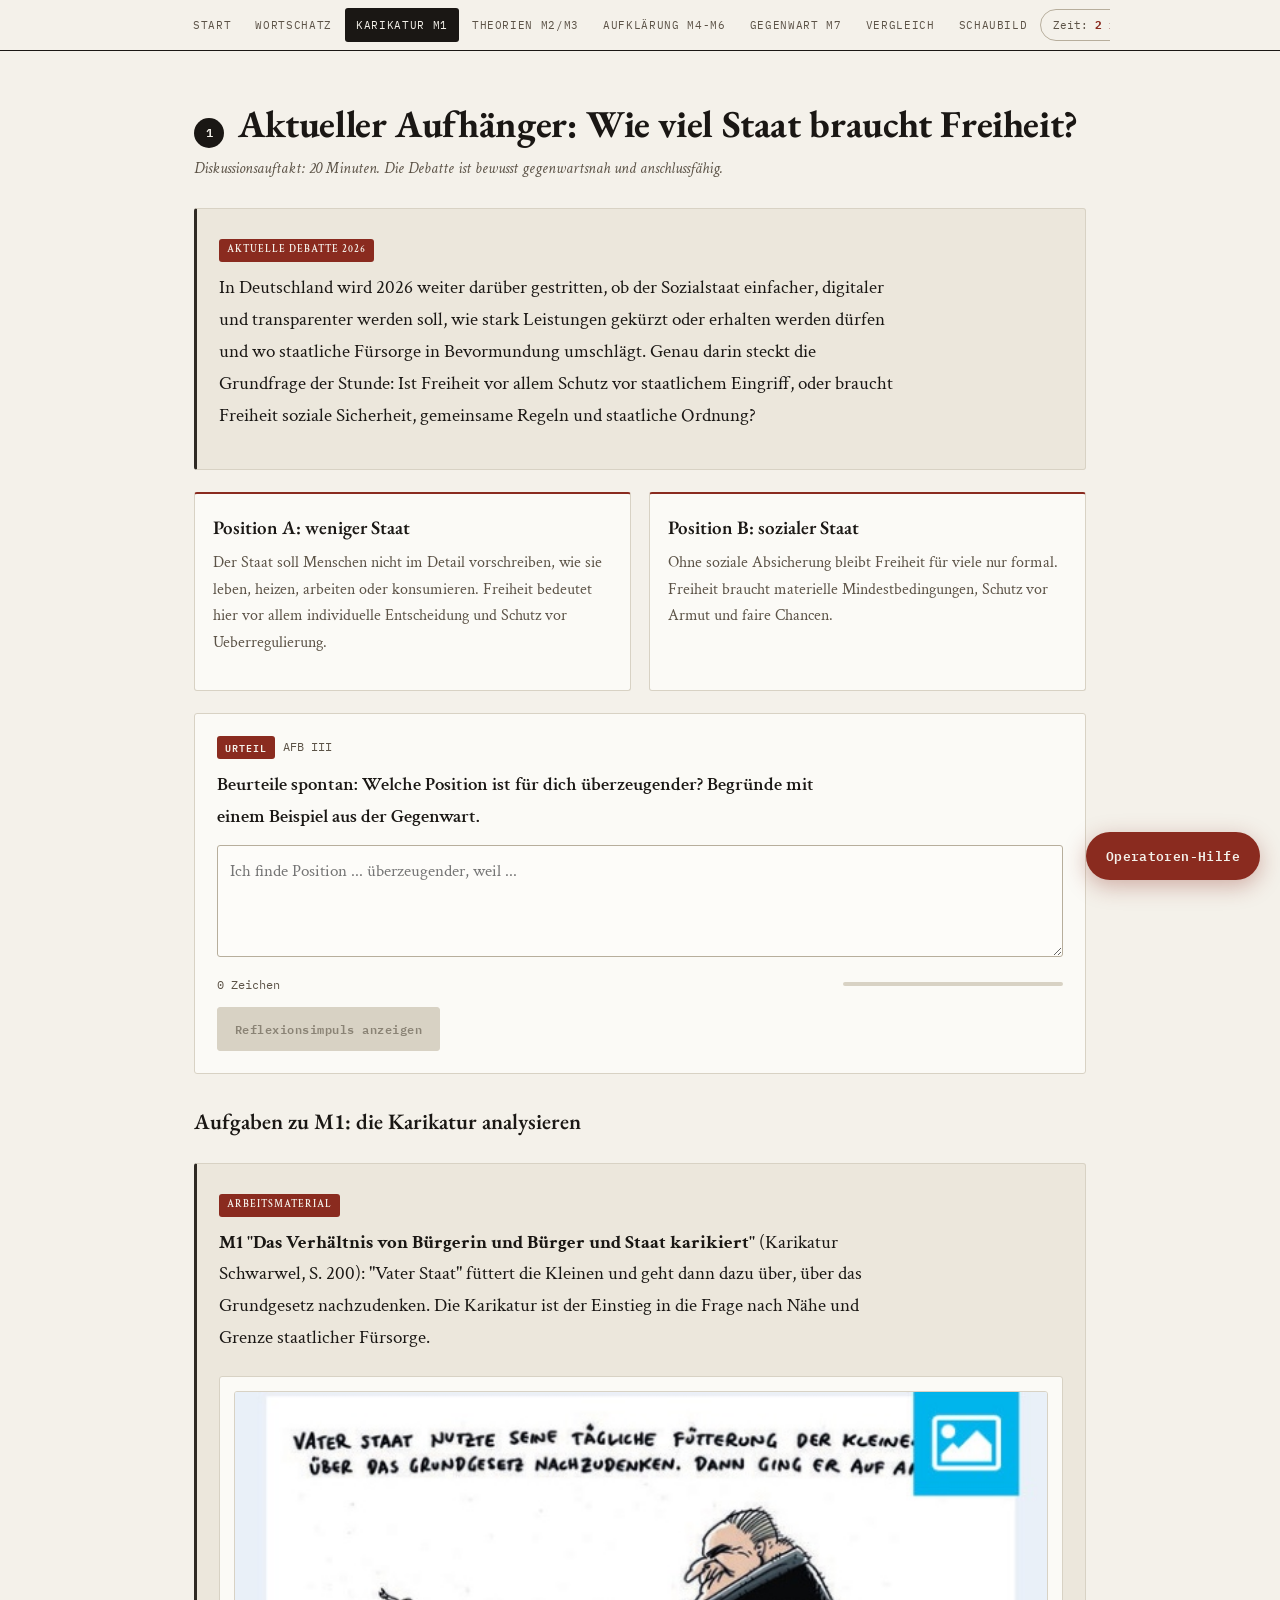
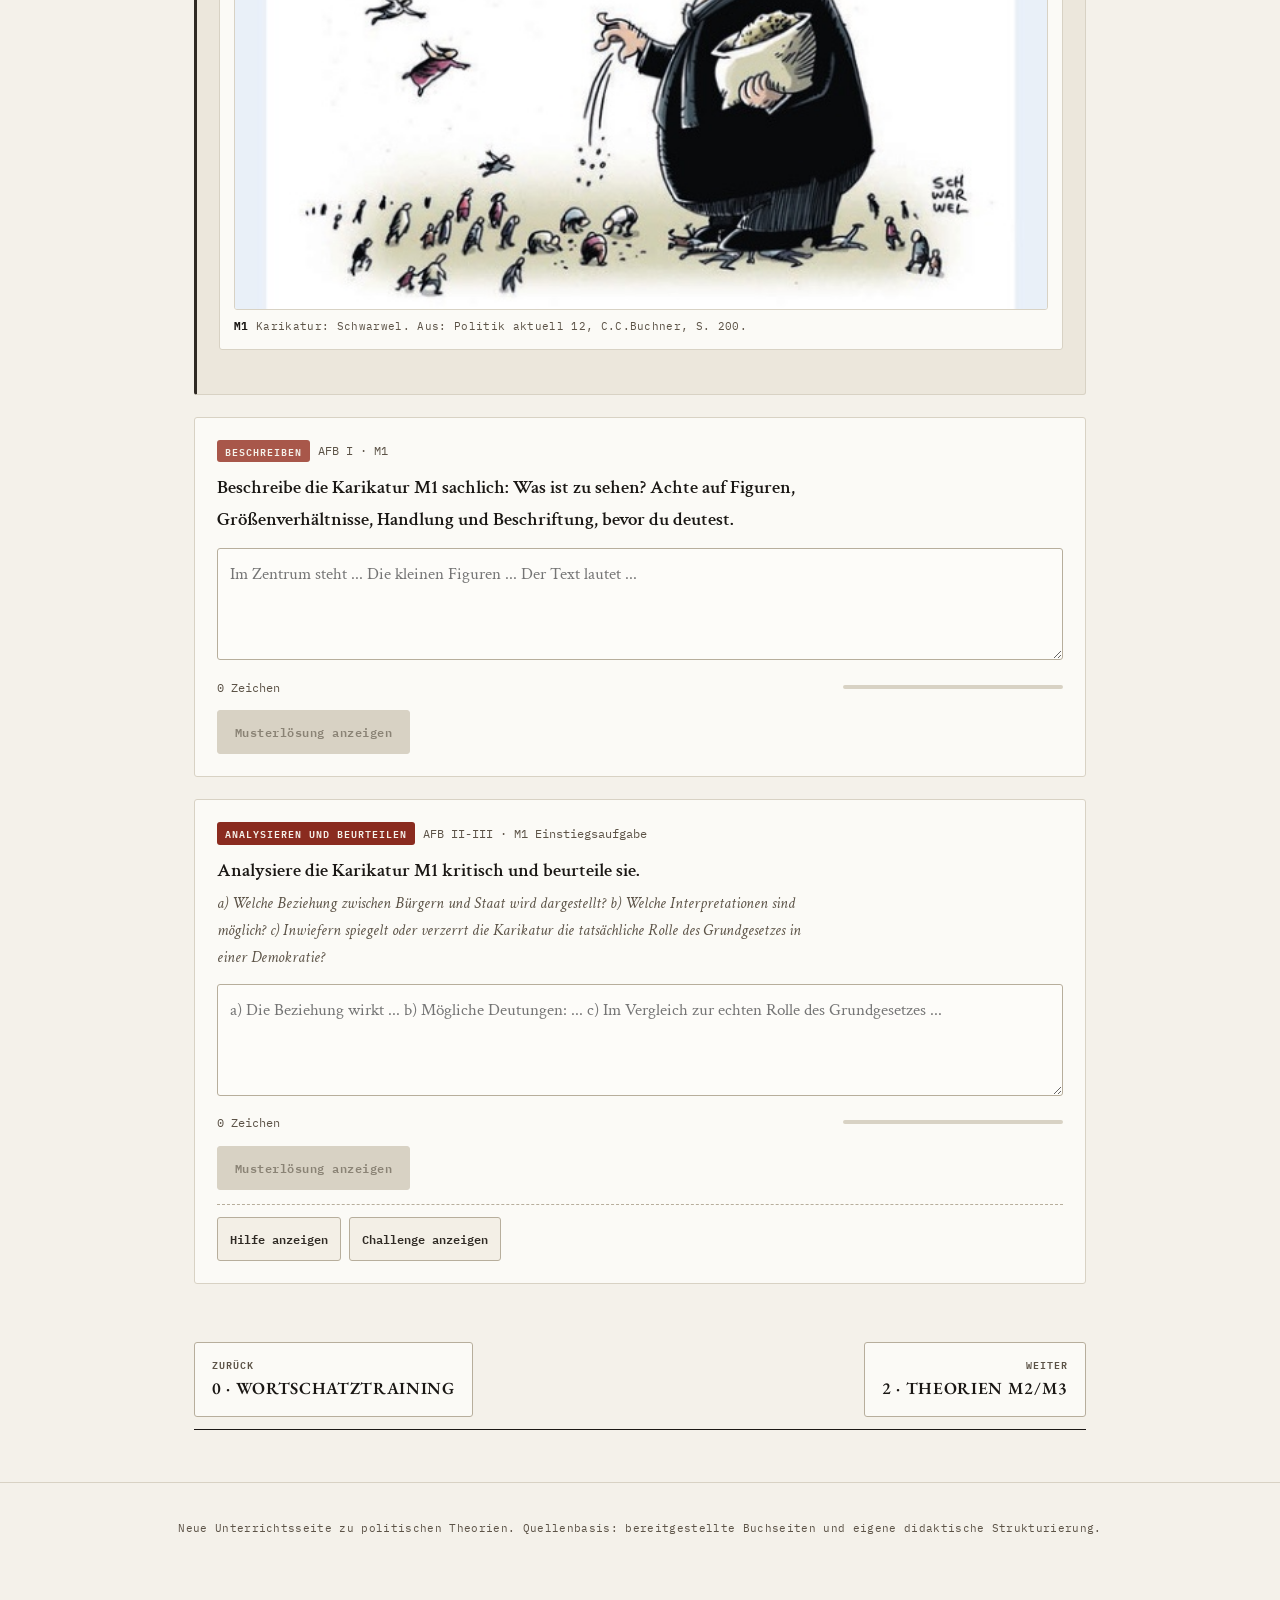
==== commit a8fb62d7: "Rework tasks: Memory vocab, page refs, solo work, speed-dating at end - Wortschatz: replace flip car" ====
--- a/aufhaenger.html
+++ b/aufhaenger.html
@@ -64,10 +64,10 @@
     <h3>Aufgaben zu M1: die Karikatur analysieren</h3>
     <div class="source">
       <span class="source-tag accent">Arbeitsmaterial</span>
-      <p><b>M1</b> "Das Verhältnis von Bürgerin und Bürger und Staat karikiert" (Karikatur Schwarwel, Mediencode 71922-801): "Vater Staat" füttert die Kleinen und geht dann dazu über, über das Grundgesetz nachzudenken. Die Karikatur ist der Einstieg in die Frage nach Nähe und Grenze staatlicher Fürsorge.</p>
+      <p><b>M1 "Das Verhältnis von Bürgerin und Bürger und Staat karikiert"</b> (Karikatur Schwarwel, S. 200): "Vater Staat" füttert die Kleinen und geht dann dazu über, über das Grundgesetz nachzudenken. Die Karikatur ist der Einstieg in die Frage nach Nähe und Grenze staatlicher Fürsorge.</p>
       <figure class="q-fig">
         <img src="img/quellen/m1_schwarwel.jpg" alt="M1 Karikatur von Schwarwel: eine riesige Figur 'Vater Staat' streut Futter an viele kleine Gestalten am Boden.">
-        <figcaption><b>M1</b> Karikatur: Schwarwel. Aus: Politik aktuell 12, C.C.Buchner (Mediencode 71922-801).</figcaption>
+        <figcaption><b>M1</b> Karikatur: Schwarwel. Aus: Politik aktuell 12, C.C.Buchner, S. 200.</figcaption>
       </figure>
     </div>
 
--- a/css/style.css
+++ b/css/style.css
@@ -127,6 +127,21 @@
 .vhint{font-family:var(--font-mono);font-size:12px;color:var(--ink-soft);margin-top:6px}
 .vback{transform:rotateY(180deg);background:#ece7dc;border-radius:var(--r);font-size:15px}
 
+/* Wortschatz-Memory */
+.mem-grid{display:grid;grid-template-columns:repeat(auto-fill,minmax(150px,1fr));gap:12px;margin:16px 0}
+.mcard{background:var(--blatt);border:1px solid var(--line);border-radius:var(--r);min-height:128px;cursor:pointer;perspective:900px}
+.mcard-inner{position:relative;display:block;width:100%;min-height:128px;transition:transform .4s var(--ease-in-out);transform-style:preserve-3d}
+.mcard.flip .mcard-inner{transform:rotateY(180deg)}
+.mface{position:absolute;inset:0;backface-visibility:hidden;padding:14px;display:flex;flex-direction:column;justify-content:center;border-radius:var(--r);overflow:auto}
+.mfront{align-items:center;font-family:var(--font-mono);font-weight:600;font-size:28px;color:var(--paper);background:var(--steel)}
+.mback{transform:rotateY(180deg);background:#ece7dc;font-size:13.5px;line-height:1.45}
+.mback.term{font-family:var(--font-mono);font-weight:600;font-size:17px;color:var(--accent);justify-content:flex-start}
+.mcard.done{cursor:default}
+.mcard.done .mback{box-shadow:inset 0 0 0 2px var(--ok)}
+.mem-status{font-family:var(--font-mono);font-size:14px;color:var(--ink-soft);margin:6px 0 0}
+.mem-status.mem-win{color:var(--ok);font-weight:600}
+#memRestart{margin-top:14px}
+
 .phase{display:grid;grid-template-columns:112px 1fr;gap:20px;align-items:flex-start}
 .phase-time{font-family:var(--font-mono);font-weight:600;color:var(--paper);background:var(--accent);border-radius:var(--r);padding:10px;text-align:center}
 .phase h3{margin:0 0 6px}
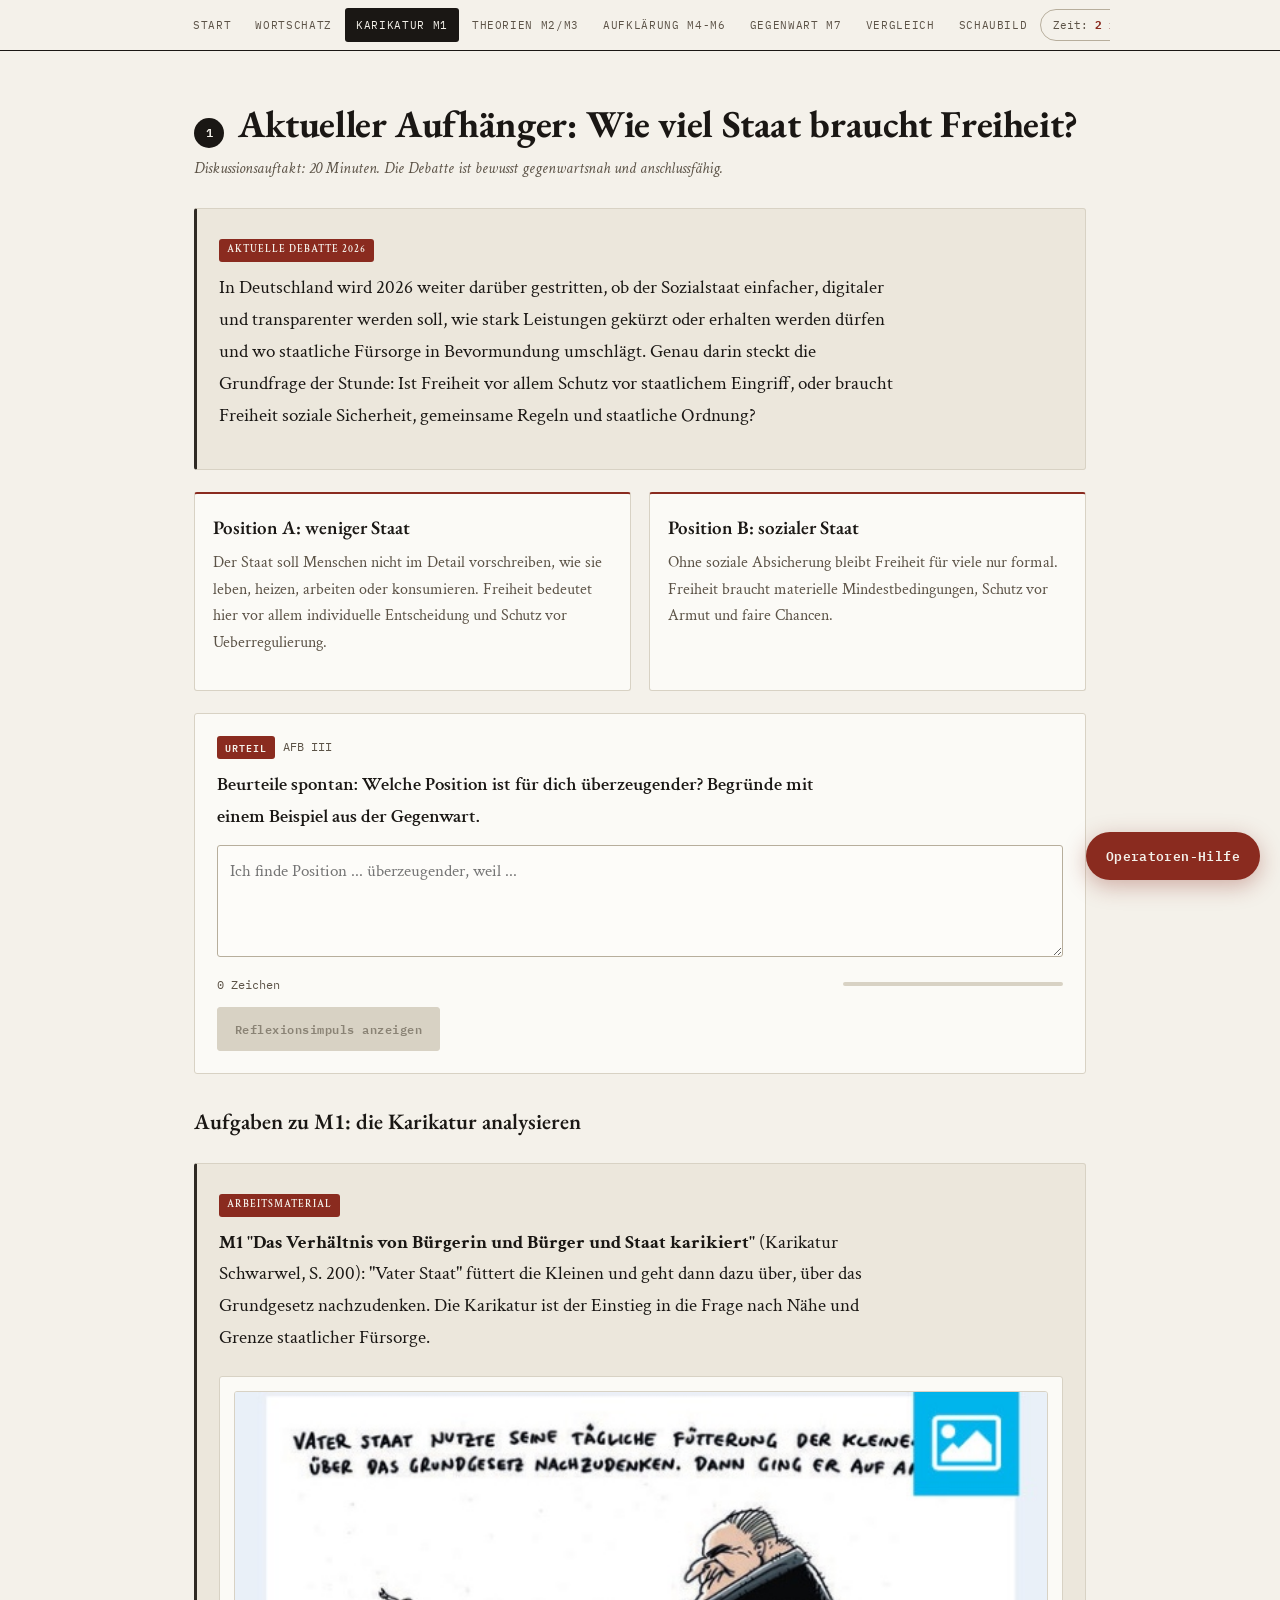
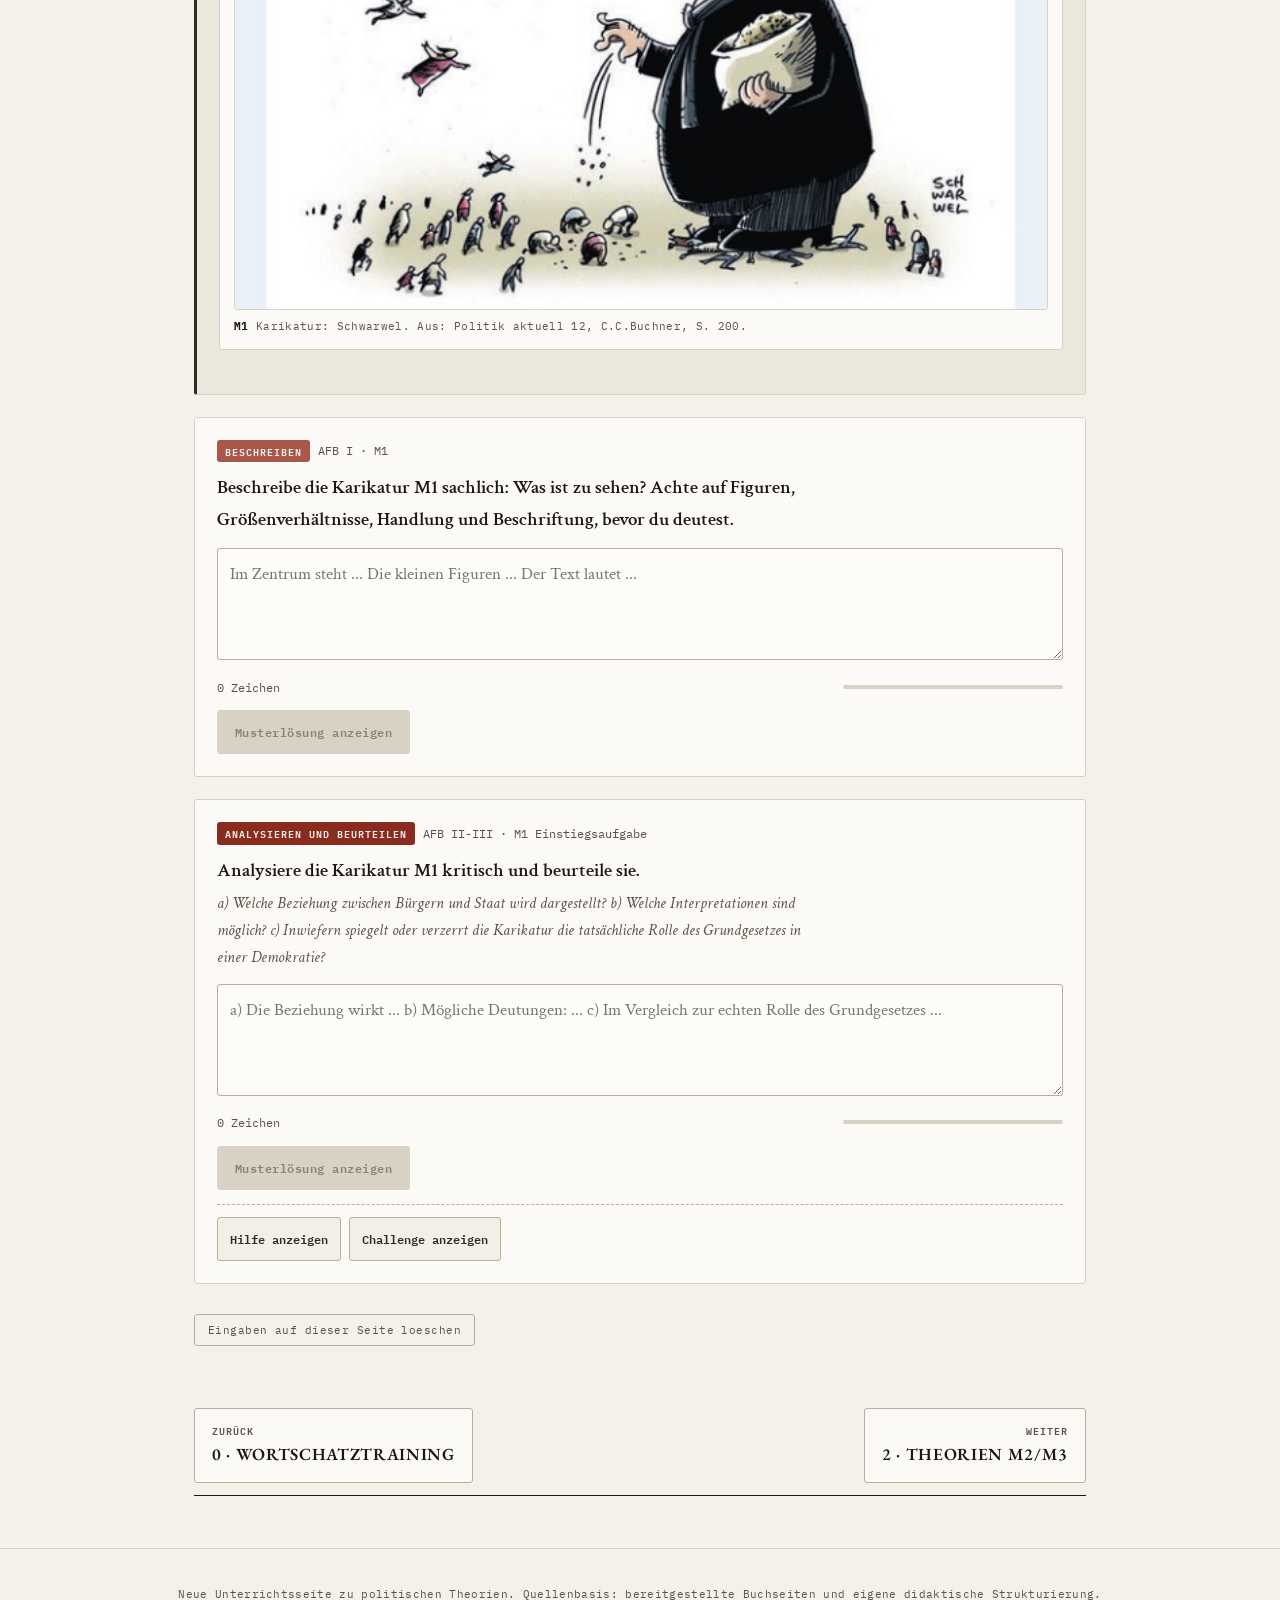
==== commit 01b79332: "Cache-bust CSS/JS with ?v=3 so updates load without manual refresh" ====
--- a/aufhaenger.html
+++ b/aufhaenger.html
@@ -6,7 +6,7 @@
 <link rel="preconnect" href="https://fonts.googleapis.com">
 <link rel="preconnect" href="https://fonts.gstatic.com" crossorigin>
 <link rel="stylesheet" href="https://fonts.googleapis.com/css2?family=Archivo:wght@500;600;700;800&family=Spectral:ital,wght@0,400;0,500;0,600;1,400&family=IBM+Plex+Mono:wght@400;500;600&display=swap">
-<link rel="stylesheet" href="css/style.css">
+<link rel="stylesheet" href="css/style.css?v=3">
 <title>Aktueller Aufhänger - Politische Theorien</title>
 </head>
 <body>
@@ -106,6 +106,6 @@
   Neue Unterrichtsseite zu politischen Theorien. Quellenbasis: bereitgestellte Buchseiten und eigene didaktische Strukturierung.
 </footer>
 
-<script src="js/main.js"></script>
+<script src="js/main.js?v=3"></script>
 </body>
 </html>
--- a/css/style.css
+++ b/css/style.css
@@ -66,9 +66,21 @@
 .chip{font-size:11px;background:transparent;border:1px solid var(--line-strong);border-radius:999px;padding:6px 13px;color:var(--ink-soft)}
 .chip b{color:var(--ink)}
 .hero-grid{display:grid;grid-template-columns:minmax(0,1fr) 330px;gap:28px;align-items:stretch;margin-top:30px}
-.brief{background:var(--blatt);border:1px solid var(--line);border-left:3px solid var(--accent);border-radius:var(--r);padding:22px}
-.brief h2{font-size:22px;margin:0 0 8px}
+.brief{background:var(--blatt);border:1px solid var(--line);border-left:3px solid var(--accent);border-radius:var(--r);padding:24px}
+.brief-tag{display:inline-block;font-family:var(--font-mono);font-size:10px;font-weight:600;letter-spacing:.16em;text-transform:uppercase;color:var(--accent);margin-bottom:10px}
+.brief h2{font-size:24px;line-height:1.15;margin:0 0 12px}
 .brief p{margin:0;color:var(--ink-soft)}
+
+/* hero call-to-action */
+.hero-cta{display:flex;flex-wrap:wrap;align-items:stretch;gap:14px;margin-top:32px}
+.btn-start{display:inline-flex;flex-direction:column;gap:3px;text-decoration:none;background:var(--accent);color:var(--paper);border-radius:var(--r);padding:15px 26px;box-shadow:0 2px 10px var(--shadow);transition:background-color .18s var(--ease-out),transform .18s var(--ease-out),box-shadow .18s var(--ease-out)}
+.btn-start:hover{background:#701e15;transform:translateY(-2px);box-shadow:0 6px 18px var(--shadow)}
+.btn-start .bs-label{font-family:var(--font-display);font-weight:700;font-size:20px;letter-spacing:-.01em}
+.btn-start .bs-sub{font-family:var(--font-mono);font-size:11px;letter-spacing:.05em;opacity:.9}
+.btn-start .bs-arrow{transition:transform .18s var(--ease-out);display:inline-block}
+.btn-start:hover .bs-arrow{transform:translateX(4px)}
+.btn-ghost{display:inline-flex;align-items:center;text-decoration:none;font-family:var(--font-mono);font-size:12px;letter-spacing:.05em;color:var(--ink-soft);border:1px solid var(--line-strong);border-radius:var(--r);padding:0 20px;transition:border-color .15s ease,color .15s ease}
+.btn-ghost:hover{border-color:var(--ink);color:var(--ink)}
 .theory-compass{
   background:#ece7dc;
   border:1px solid var(--line-strong);
@@ -113,6 +125,13 @@
 .fig-row{display:flex;gap:16px;flex-wrap:wrap;margin:22px 0}
 .fig-row figure.q-fig{flex:1;min-width:200px;margin:0}
 .fig-row figure.q-fig img{aspect-ratio:auto}
+.task.locked{border-style:dashed;border-color:var(--line-strong)}
+.task.locked > *:not(.lock-note){display:none}
+.task:not(.locked) > .lock-note{display:none}
+.lock-note{display:flex;align-items:center;gap:9px;font-family:var(--font-mono);font-size:13px;color:var(--ink-soft);margin:0}
+.lock-note .lock-ic{font-size:16px;filter:grayscale(1)}
+.progress-reset{display:inline-block;margin:8px 0 26px;font-family:var(--font-mono);font-size:11px;letter-spacing:.04em;background:transparent;border:1px solid var(--line-strong);color:var(--ink-soft);border-radius:var(--r);padding:8px 13px;cursor:pointer;transition:border-color .15s ease,color .15s ease}
+.progress-reset:hover{border-color:var(--accent);color:var(--accent)}
 .hook-grid{display:grid;grid-template-columns:1fr 1fr;gap:18px;margin:20px 0}
 .hook-card{background:var(--blatt);border:1px solid var(--line);border-top:2px solid var(--accent);border-radius:var(--r);padding:18px}
 .hook-card h3{font-size:19px;margin:0 0 6px}
@@ -127,15 +146,23 @@
 .vhint{font-family:var(--font-mono);font-size:12px;color:var(--ink-soft);margin-top:6px}
 .vback{transform:rotateY(180deg);background:#ece7dc;border-radius:var(--r);font-size:15px}
 
+/* Wortschatz-Glossar (Schritt 1) */
+.glossar{display:grid;grid-template-columns:repeat(auto-fill,minmax(280px,1fr));gap:12px;margin:16px 0 8px}
+.gloss-item{background:var(--blatt);border:1px solid var(--line);border-left:3px solid var(--accent);border-radius:var(--r);padding:12px 14px}
+.gloss-item dt{font-family:var(--font-mono);font-weight:600;color:var(--accent);font-size:15px;margin:0 0 4px}
+.gloss-item dd{margin:0;font-size:16px;line-height:1.5;color:var(--ink)}
+
 /* Wortschatz-Memory */
-.mem-grid{display:grid;grid-template-columns:repeat(auto-fill,minmax(150px,1fr));gap:12px;margin:16px 0}
-.mcard{background:var(--blatt);border:1px solid var(--line);border-radius:var(--r);min-height:128px;cursor:pointer;perspective:900px}
-.mcard-inner{position:relative;display:block;width:100%;min-height:128px;transition:transform .4s var(--ease-in-out);transform-style:preserve-3d}
+.mem-grid{display:grid;grid-template-columns:repeat(auto-fill,minmax(200px,1fr));gap:12px;margin:16px 0;align-items:stretch}
+.mcard{background:var(--blatt);border:1px solid var(--line);border-radius:var(--r);min-height:150px;cursor:pointer;perspective:1100px}
+/* Beide Kartenseiten liegen im selben Grid-Feld gestapelt: die Karte waechst
+   auf die Hoehe der laengeren Seite, damit die Definition komplett lesbar ist. */
+.mcard-inner{position:relative;display:grid;width:100%;height:100%;min-height:150px;transition:transform .4s var(--ease-in-out);transform-style:preserve-3d}
 .mcard.flip .mcard-inner{transform:rotateY(180deg)}
-.mface{position:absolute;inset:0;backface-visibility:hidden;padding:14px;display:flex;flex-direction:column;justify-content:center;border-radius:var(--r);overflow:auto}
-.mfront{align-items:center;font-family:var(--font-mono);font-weight:600;font-size:28px;color:var(--paper);background:var(--steel)}
-.mback{transform:rotateY(180deg);background:#ece7dc;font-size:13.5px;line-height:1.45}
-.mback.term{font-family:var(--font-mono);font-weight:600;font-size:17px;color:var(--accent);justify-content:flex-start}
+.mface{grid-area:1/1;backface-visibility:hidden;padding:16px;display:flex;flex-direction:column;justify-content:center;border-radius:var(--r);overflow-wrap:anywhere;word-break:break-word;hyphens:auto}
+.mfront{align-items:center;font-family:var(--font-mono);font-weight:600;font-size:30px;color:var(--paper);background:var(--steel)}
+.mback{transform:rotateY(180deg);background:#ece7dc;font-size:15px;line-height:1.5}
+.mback.term{font-family:var(--font-mono);font-weight:600;font-size:16px;color:var(--accent);justify-content:center;text-align:center}
 .mcard.done{cursor:default}
 .mcard.done .mback{box-shadow:inset 0 0 0 2px var(--ok)}
 .mem-status{font-family:var(--font-mono);font-size:14px;color:var(--ink-soft);margin:6px 0 0}
@@ -191,6 +218,20 @@
 .product-box h3{margin-top:0}
 .product-list{display:grid;grid-template-columns:repeat(auto-fit,minmax(220px,1fr));gap:14px;margin:16px 0 0}
 .product-list div{background:var(--blatt);border:1px solid var(--line);border-top:2px solid var(--accent);border-radius:var(--r);padding:16px}
+
+/* start-page roadmap */
+.roadmap{list-style:none;margin:6px 0 0;padding:0;display:grid;gap:10px;counter-reset:none}
+.roadmap li{margin:0}
+.roadmap a{display:flex;align-items:center;gap:18px;text-decoration:none;background:var(--blatt);border:1px solid var(--line);border-radius:var(--r);padding:16px 20px;transition:border-color .16s var(--ease-out),transform .16s var(--ease-out),box-shadow .16s var(--ease-out)}
+.roadmap a:hover{border-color:var(--accent);transform:translateX(4px);box-shadow:0 3px 12px var(--shadow)}
+.rm-num{flex:0 0 auto;width:38px;height:38px;display:flex;align-items:center;justify-content:center;font-family:var(--font-mono);font-weight:600;font-size:16px;color:var(--ink-soft);background:var(--paper);border:1px solid var(--line-strong);border-radius:50%;transition:background-color .16s ease,color .16s ease,border-color .16s ease}
+.roadmap a:hover .rm-num{background:var(--accent);color:var(--paper);border-color:var(--accent)}
+.rm-body{display:flex;flex-direction:column;gap:2px;min-width:0}
+.rm-body b{font-family:var(--font-display);font-weight:700;font-size:18px;color:var(--ink);letter-spacing:-.01em}
+.rm-desc{color:var(--ink-soft);font-size:15px}
+.rm-go{flex:0 0 auto;margin-left:auto;font-family:var(--font-mono);color:var(--line-strong);font-size:18px;transition:color .16s ease,transform .16s var(--ease-out)}
+.roadmap a:hover .rm-go{color:var(--accent);transform:translateX(3px)}
+.rm-final a{border-left:3px solid var(--accent)}
 .rubric-grid{display:grid;grid-template-columns:repeat(auto-fit,minmax(210px,1fr));gap:14px}
 .rubric h3{margin-top:0}
 .rubric-card{background:#ece7dc;border:1px solid var(--line);border-radius:var(--r);padding:16px}
@@ -228,6 +269,9 @@
   .op-toggle{left:16px;right:16px;justify-content:center}
   .op-panel{left:14px;right:14px;width:auto}
   .page-nav a{max-width:100%}
+  .hero-cta{flex-direction:column}
+  .btn-start,.btn-ghost{justify-content:center;text-align:center}
+  .btn-ghost{padding:13px 20px}
 }
 @media(prefers-reduced-motion:reduce){
   *{animation:none!important;transition:none!important;scroll-behavior:auto!important}
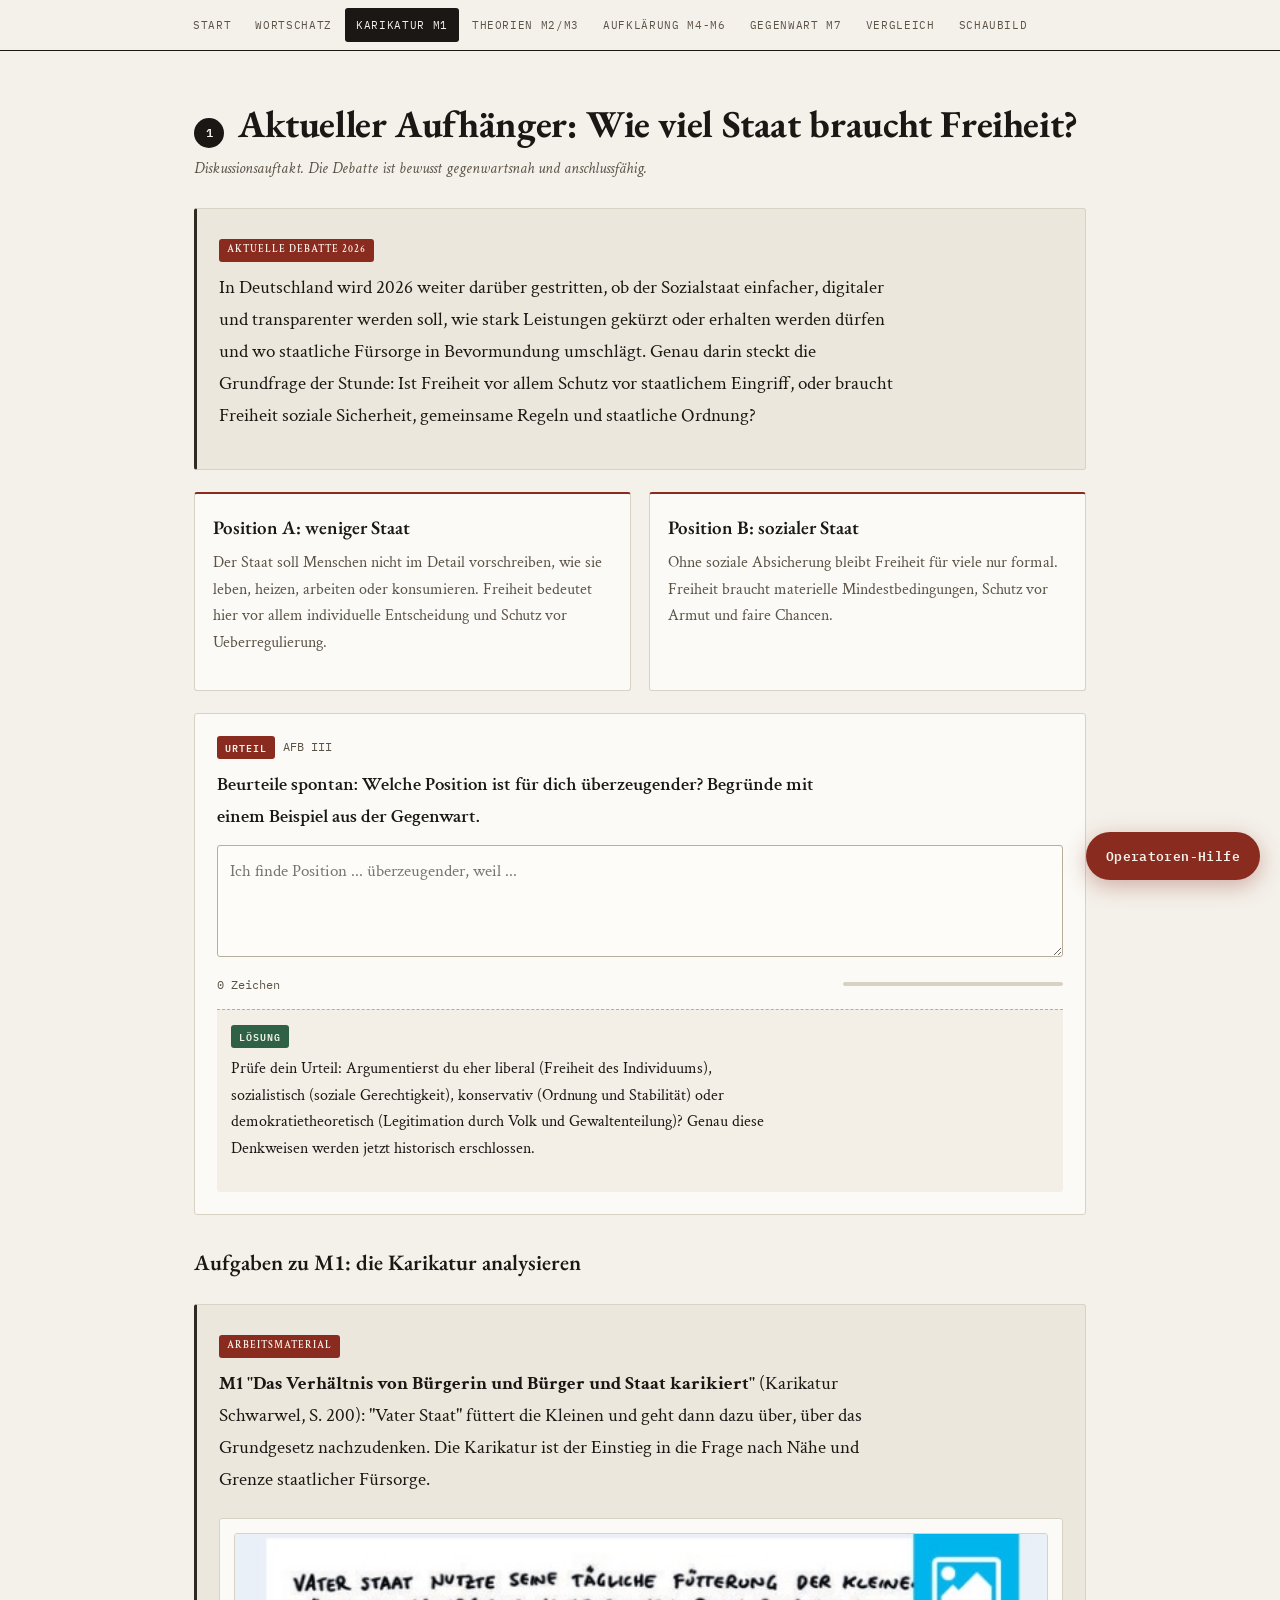
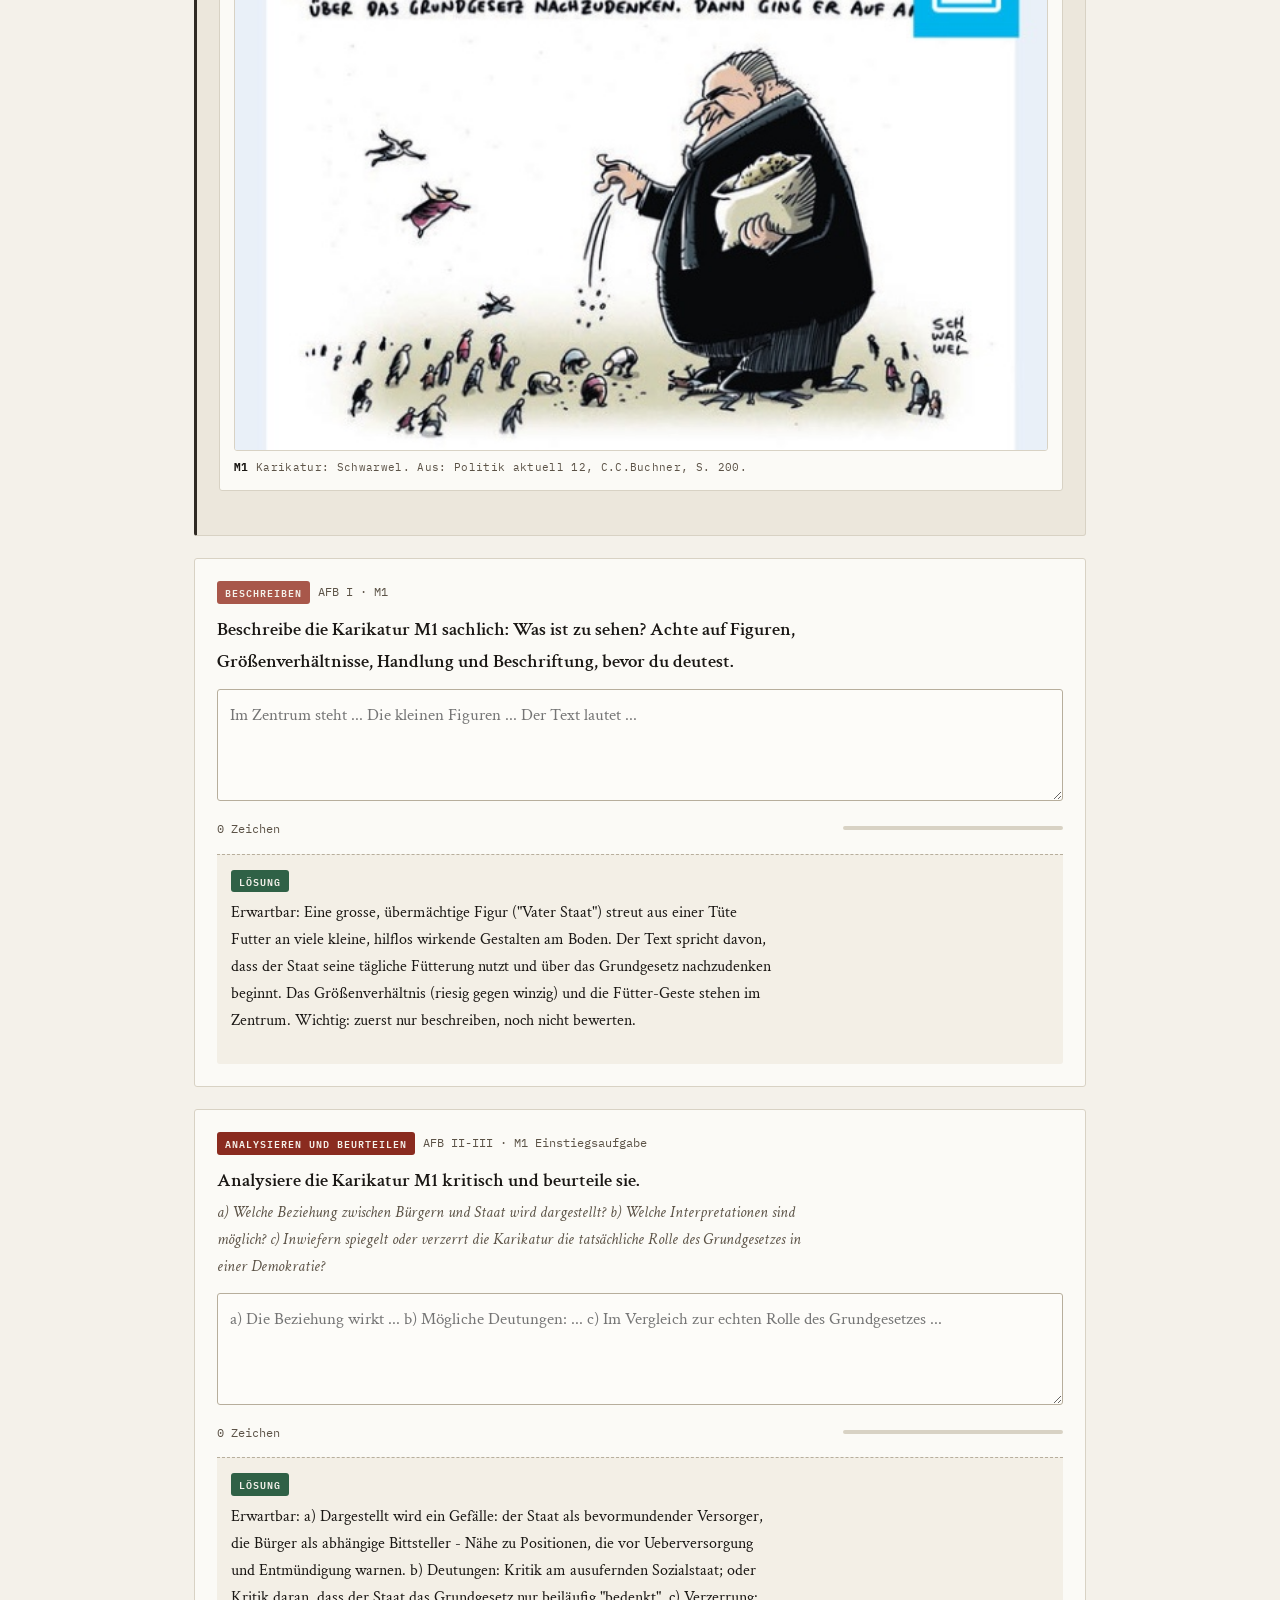
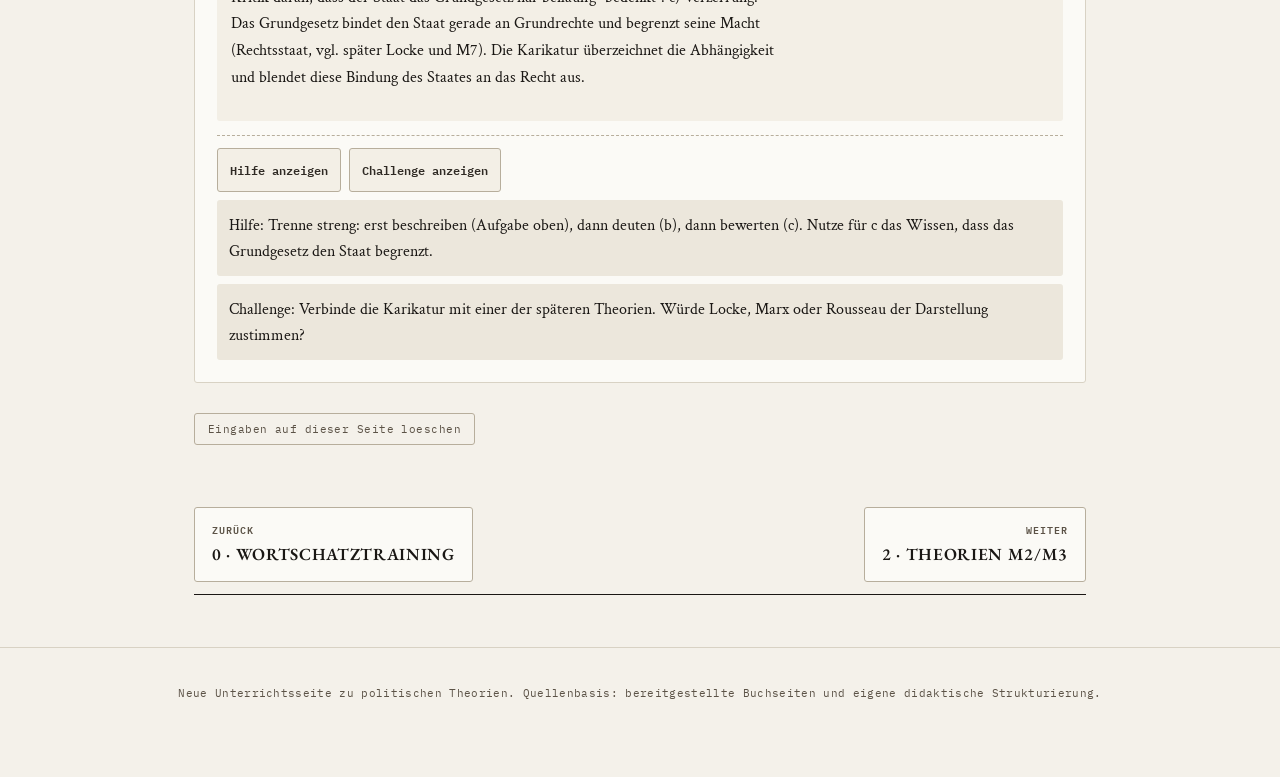
==== commit c61b1193: "Remove time/duration cues, open all tasks and solutions - Strip nav clock, phase minute badges (now " ====
--- a/aufhaenger.html
+++ b/aufhaenger.html
@@ -6,7 +6,7 @@
 <link rel="preconnect" href="https://fonts.googleapis.com">
 <link rel="preconnect" href="https://fonts.gstatic.com" crossorigin>
 <link rel="stylesheet" href="https://fonts.googleapis.com/css2?family=Archivo:wght@500;600;700;800&family=Spectral:ital,wght@0,400;0,500;0,600;1,400&family=IBM+Plex+Mono:wght@400;500;600&display=swap">
-<link rel="stylesheet" href="css/style.css?v=3">
+<link rel="stylesheet" href="css/style.css?v=5">
 <title>Aktueller Aufhänger - Politische Theorien</title>
 </head>
 <body>
@@ -30,14 +30,13 @@
     <a href="block2.html">Gegenwart M7</a>
     <a href="vergleich.html">Vergleich</a>
     <a href="produkt.html">Schaubild</a>
-    <span class="nav-clock">Zeit: <b>2 x 90 Min</b></span>
   </div>
 </nav>
 
 <section id="aufhaenger">
   <div class="wrap">
     <div class="sec-head"><span class="sec-num">1</span><h2>Aktueller Aufhänger: Wie viel Staat braucht Freiheit?</h2></div>
-    <p class="sec-sub">Diskussionsauftakt: 20 Minuten. Die Debatte ist bewusst gegenwartsnah und anschlussfähig.</p>
+    <p class="sec-sub">Diskussionsauftakt. Die Debatte ist bewusst gegenwartsnah und anschlussfähig.</p>
     <div class="source">
       <span class="source-tag accent">Aktuelle Debatte 2026</span>
       <p>In Deutschland wird 2026 weiter darüber gestritten, ob der Sozialstaat einfacher, digitaler und transparenter werden soll, wie stark Leistungen gekürzt oder erhalten werden dürfen und wo staatliche Fürsorge in Bevormundung umschlägt. Genau darin steckt die Grundfrage der Stunde: Ist Freiheit vor allem Schutz vor staatlichem Eingriff, oder braucht Freiheit soziale Sicherheit, gemeinsame Regeln und staatliche Ordnung?</p>
@@ -106,6 +105,6 @@
   Neue Unterrichtsseite zu politischen Theorien. Quellenbasis: bereitgestellte Buchseiten und eigene didaktische Strukturierung.
 </footer>
 
-<script src="js/main.js?v=3"></script>
+<script src="js/main.js?v=5"></script>
 </body>
 </html>
--- a/css/style.css
+++ b/css/style.css
@@ -199,7 +199,8 @@
 .btn:disabled{background:var(--line);border-color:var(--line);color:#8a8375;cursor:not-allowed}
 .btn.ghost{background:transparent;color:var(--ink);border:1px solid var(--ink)}
 .btn.ghost:hover{background:var(--ink);color:var(--paper)}
-.reveal{display:none;margin-top:14px;border-top:1px dashed var(--line-strong);padding:14px;background:#f3efe6;border-radius:0 0 var(--r) var(--r);font-size:16px}
+.reveal{display:block;margin-top:14px;border-top:1px dashed var(--line-strong);padding:14px;background:#f3efe6;border-radius:0 0 var(--r) var(--r);font-size:16px}
+.reveal::before{content:"Lösung";display:inline-block;font-family:var(--font-mono);font-size:10px;letter-spacing:.1em;text-transform:uppercase;font-weight:600;color:var(--paper);background:var(--ok);border-radius:var(--r);padding:3px 8px;margin-bottom:8px}
 .reveal.show{display:block;animation:fade .25s var(--ease-out)}
 .diff{border-top:1px dashed var(--line-strong);margin-top:14px;padding-top:12px}
 .diff-row{display:flex;flex-wrap:wrap;gap:8px}
@@ -220,18 +221,17 @@
 .product-list div{background:var(--blatt);border:1px solid var(--line);border-top:2px solid var(--accent);border-radius:var(--r);padding:16px}
 
 /* start-page roadmap */
-.roadmap{list-style:none;margin:6px 0 0;padding:0;display:grid;gap:10px;counter-reset:none}
-.roadmap li{margin:0}
-.roadmap a{display:flex;align-items:center;gap:18px;text-decoration:none;background:var(--blatt);border:1px solid var(--line);border-radius:var(--r);padding:16px 20px;transition:border-color .16s var(--ease-out),transform .16s var(--ease-out),box-shadow .16s var(--ease-out)}
-.roadmap a:hover{border-color:var(--accent);transform:translateX(4px);box-shadow:0 3px 12px var(--shadow)}
+.roadmap{margin:6px 0 0;padding:0;display:grid;gap:10px}
+.rm-step{display:flex;align-items:center;gap:18px;text-decoration:none;background:var(--blatt);border:1px solid var(--line);border-radius:var(--r);padding:16px 20px;transition:border-color .16s var(--ease-out),transform .16s var(--ease-out),box-shadow .16s var(--ease-out)}
+.rm-step:hover{border-color:var(--accent);transform:translateX(4px);box-shadow:0 3px 12px var(--shadow)}
 .rm-num{flex:0 0 auto;width:38px;height:38px;display:flex;align-items:center;justify-content:center;font-family:var(--font-mono);font-weight:600;font-size:16px;color:var(--ink-soft);background:var(--paper);border:1px solid var(--line-strong);border-radius:50%;transition:background-color .16s ease,color .16s ease,border-color .16s ease}
-.roadmap a:hover .rm-num{background:var(--accent);color:var(--paper);border-color:var(--accent)}
+.rm-step:hover .rm-num{background:var(--accent);color:var(--paper);border-color:var(--accent)}
 .rm-body{display:flex;flex-direction:column;gap:2px;min-width:0}
 .rm-body b{font-family:var(--font-display);font-weight:700;font-size:18px;color:var(--ink);letter-spacing:-.01em}
 .rm-desc{color:var(--ink-soft);font-size:15px}
 .rm-go{flex:0 0 auto;margin-left:auto;font-family:var(--font-mono);color:var(--line-strong);font-size:18px;transition:color .16s ease,transform .16s var(--ease-out)}
-.roadmap a:hover .rm-go{color:var(--accent);transform:translateX(3px)}
-.rm-final a{border-left:3px solid var(--accent)}
+.rm-step:hover .rm-go{color:var(--accent);transform:translateX(3px)}
+.rm-final{border-left:3px solid var(--accent)}
 .rubric-grid{display:grid;grid-template-columns:repeat(auto-fit,minmax(210px,1fr));gap:14px}
 .rubric h3{margin-top:0}
 .rubric-card{background:#ece7dc;border:1px solid var(--line);border-radius:var(--r);padding:16px}
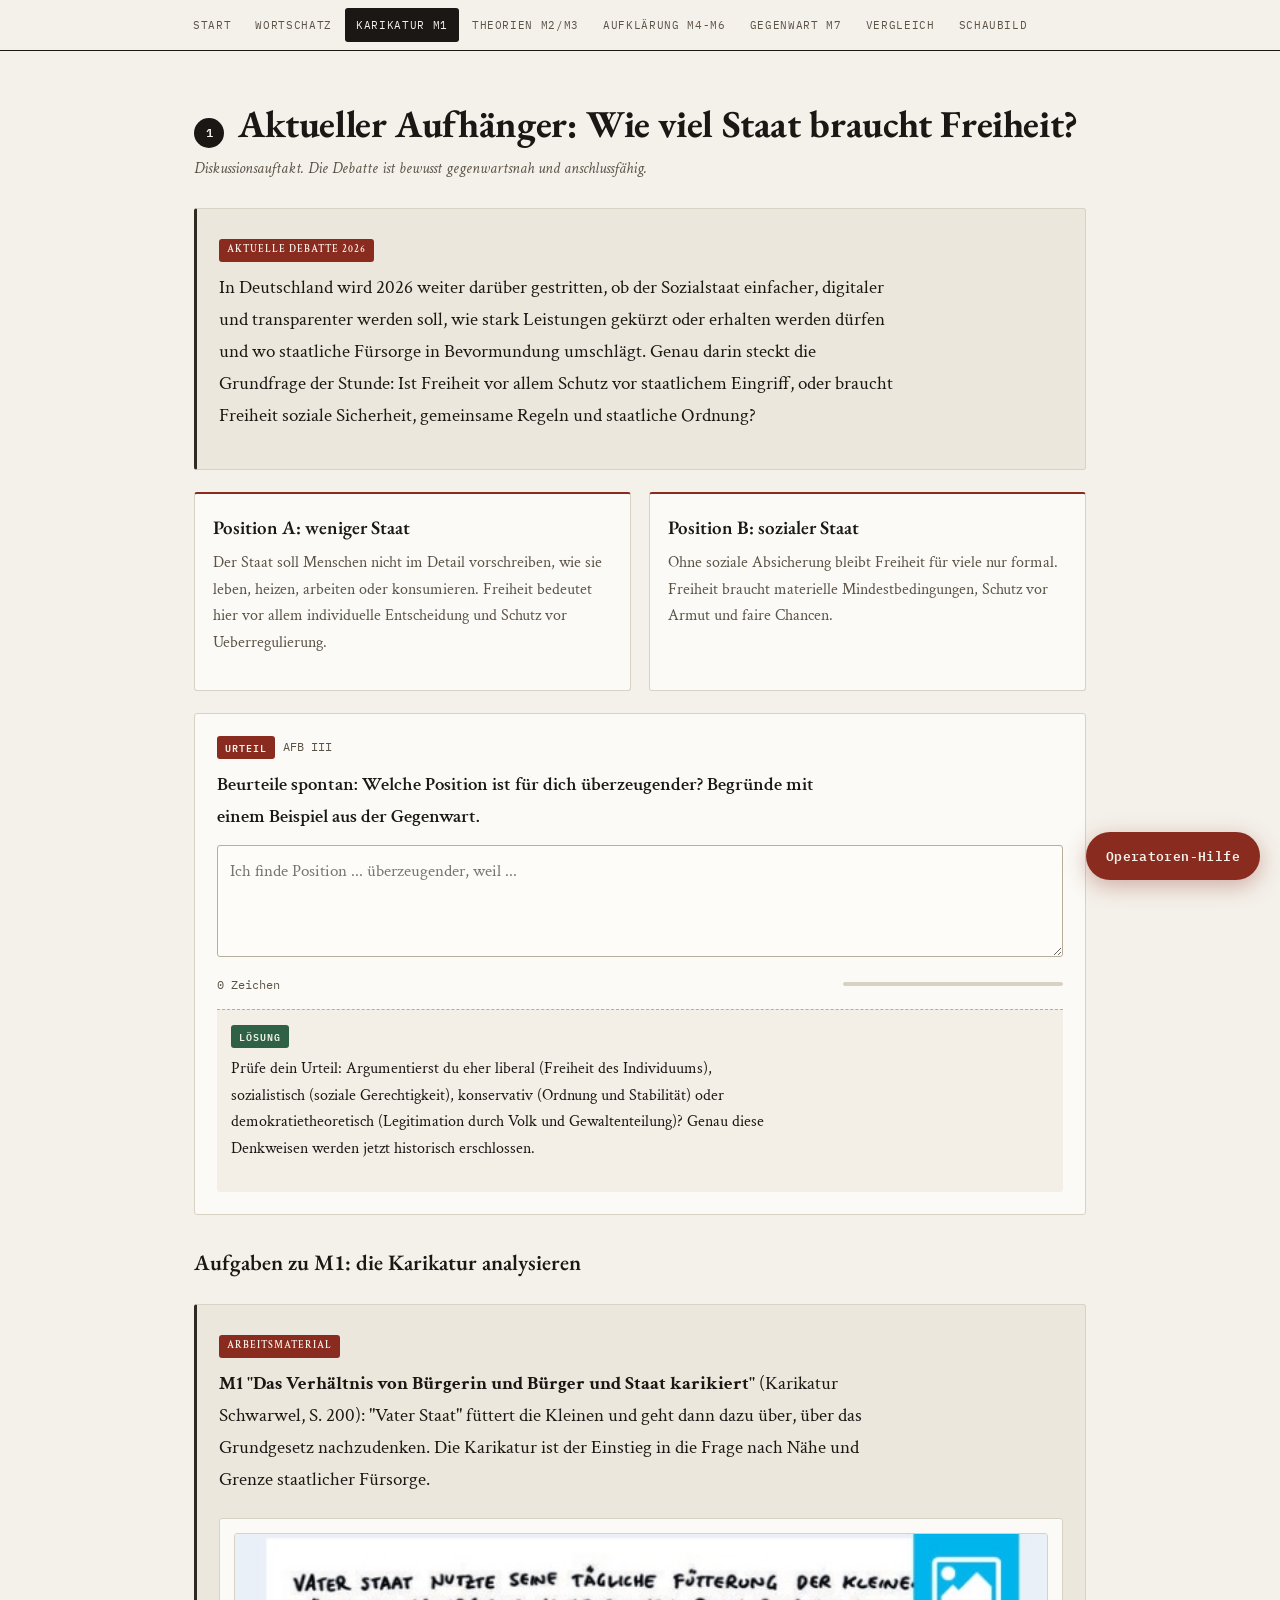
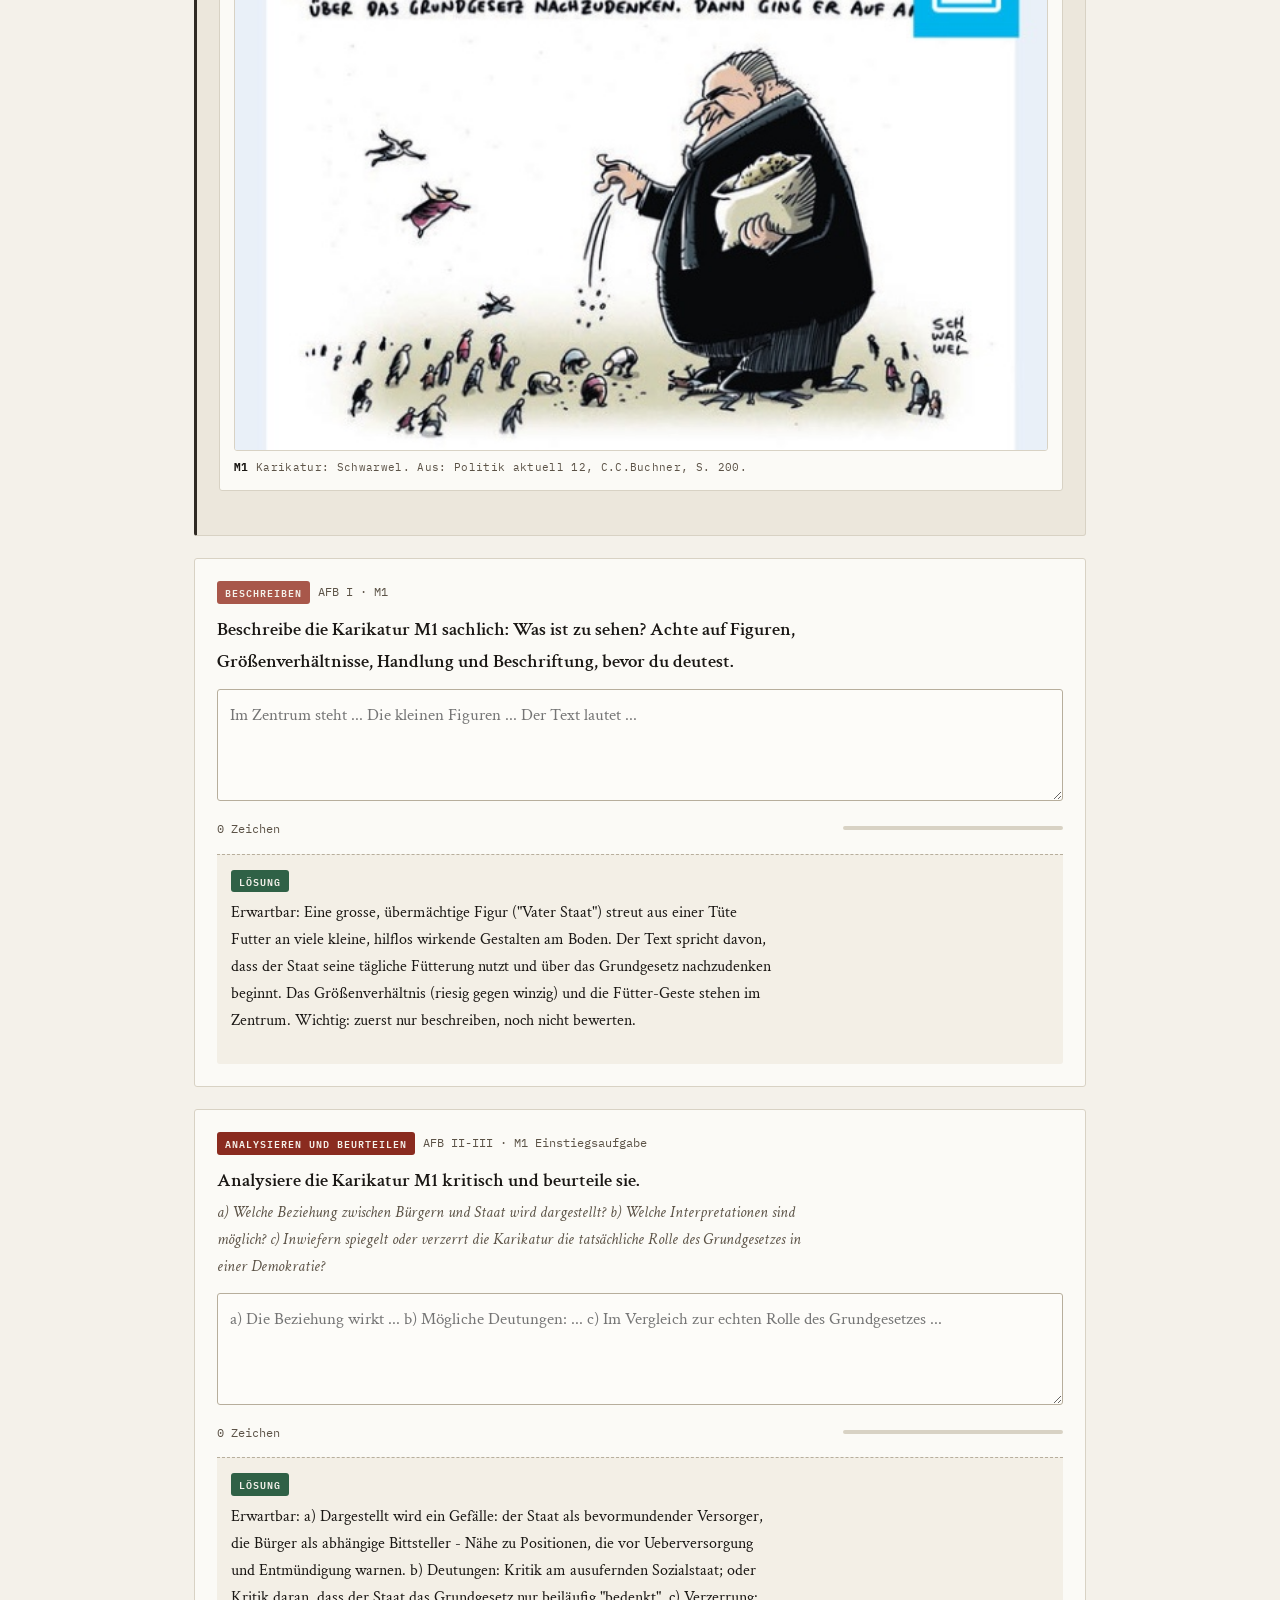
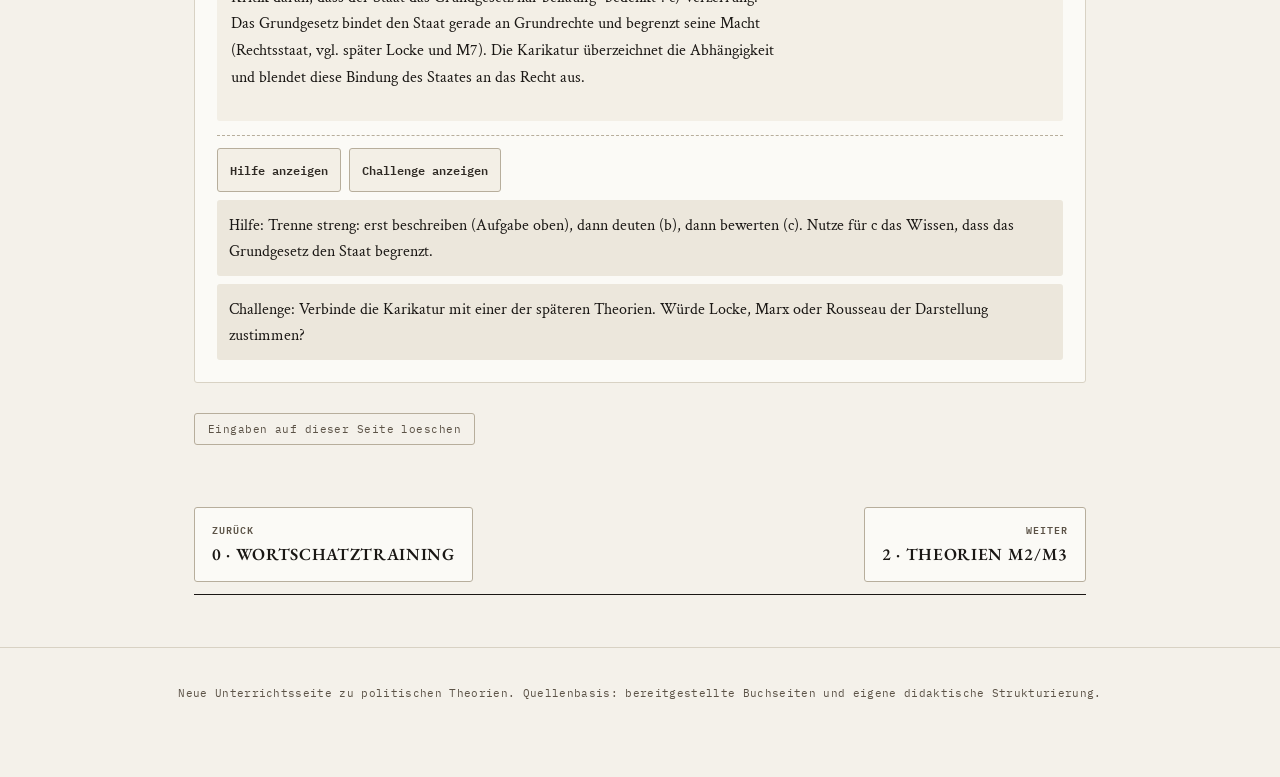
==== commit 94e8e9cc: "Vergleichsmatrix: interactive drag-and-drop instead of pre-filled Matrix cells start empty; 20 shuff" ====
--- a/aufhaenger.html
+++ b/aufhaenger.html
@@ -6,7 +6,7 @@
 <link rel="preconnect" href="https://fonts.googleapis.com">
 <link rel="preconnect" href="https://fonts.gstatic.com" crossorigin>
 <link rel="stylesheet" href="https://fonts.googleapis.com/css2?family=Archivo:wght@500;600;700;800&family=Spectral:ital,wght@0,400;0,500;0,600;1,400&family=IBM+Plex+Mono:wght@400;500;600&display=swap">
-<link rel="stylesheet" href="css/style.css?v=5">
+<link rel="stylesheet" href="css/style.css?v=4">
 <title>Aktueller Aufhänger - Politische Theorien</title>
 </head>
 <body>
@@ -105,6 +105,6 @@
   Neue Unterrichtsseite zu politischen Theorien. Quellenbasis: bereitgestellte Buchseiten und eigene didaktische Strukturierung.
 </footer>
 
-<script src="js/main.js?v=5"></script>
+<script src="js/main.js?v=4"></script>
 </body>
 </html>
--- a/css/style.css
+++ b/css/style.css
@@ -209,6 +209,24 @@
 .diff-body.show{display:block}
 
 .matrix{overflow-x:auto;border:1px solid var(--line-strong);border-radius:var(--r);background:var(--blatt);margin:20px 0}
+
+/* Vergleichsmatrix Drag-and-drop */
+.matrix-drag{margin:18px 0}
+.chip-pool{display:flex;flex-wrap:wrap;gap:8px;min-height:70px;padding:12px;background:#ece7dc;border:1px dashed var(--line-strong);border-radius:var(--r);margin:0 0 16px}
+.chip-pool.over{border-color:var(--accent);background:#e6ddcf}
+.mchip{cursor:grab;user-select:none;background:var(--blatt);border:1px solid var(--line-strong);border-radius:var(--r);padding:7px 10px;font-size:13.5px;line-height:1.35;box-shadow:0 1px 3px var(--shadow);max-width:230px}
+.mchip:active{cursor:grabbing}
+.mchip.sel{outline:3px solid var(--dienst);outline-offset:2px}
+td.drop{background:#f6f2ea;min-width:150px}
+td.drop.over{background:#e7efe7}
+td.drop .mchip{max-width:none;width:100%;box-shadow:none;cursor:grab}
+td.drop.correct{background:#e3efe6}
+td.drop.correct .mchip{border-color:var(--ok)}
+td.drop.wrong{background:#f4e4e1}
+td.drop.wrong .mchip{border-color:var(--accent)}
+.matrix-ctrl{display:flex;gap:10px;flex-wrap:wrap;margin-top:14px}
+.matrix-status{font-family:var(--font-mono);font-size:14px;color:var(--ink-soft);margin:10px 0 0}
+.matrix-status.ok{color:var(--ok);font-weight:600}
 table{border-collapse:collapse;width:100%;min-width:760px;font-size:15px}
 th,td{padding:12px 14px;border-bottom:1px solid var(--line);vertical-align:top;text-align:left}
 th{font-family:var(--font-mono);font-size:11px;letter-spacing:.05em;text-transform:uppercase;background:#ece7dc;border-bottom:2px solid var(--ink)}
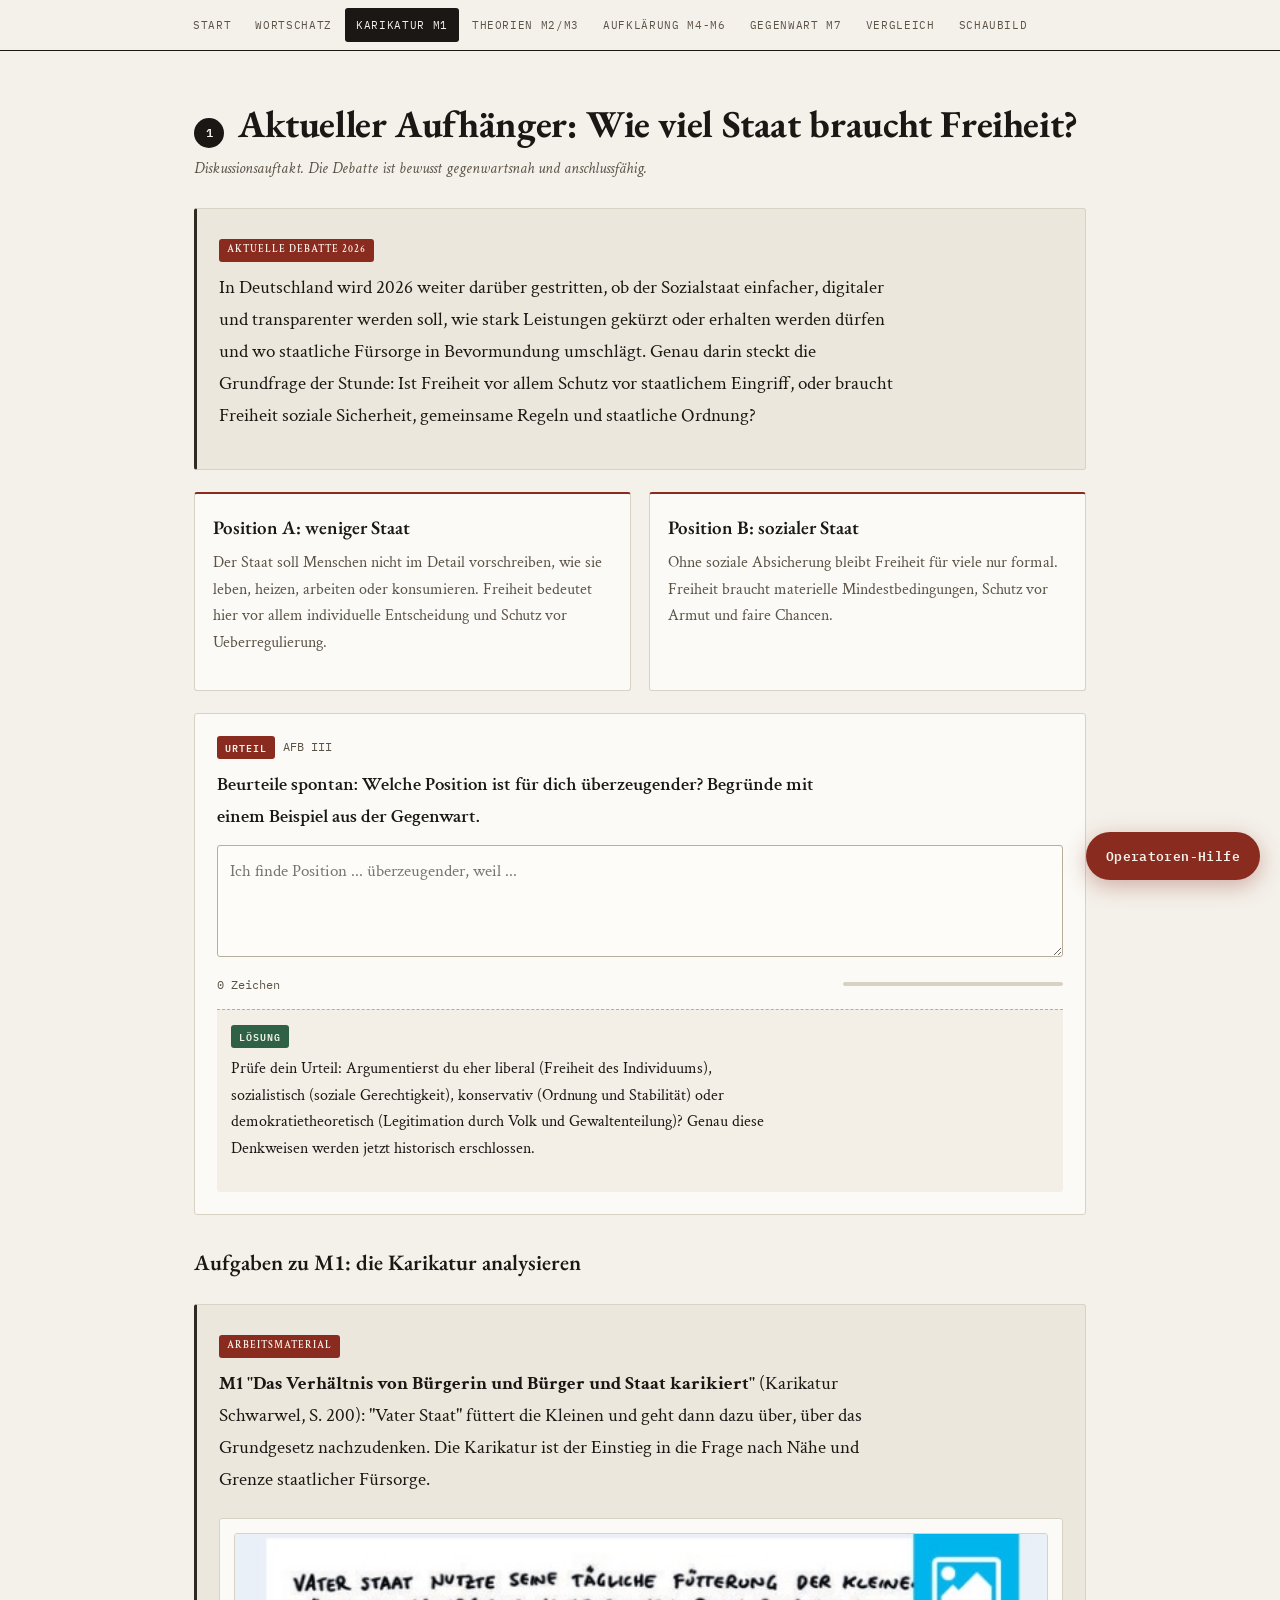
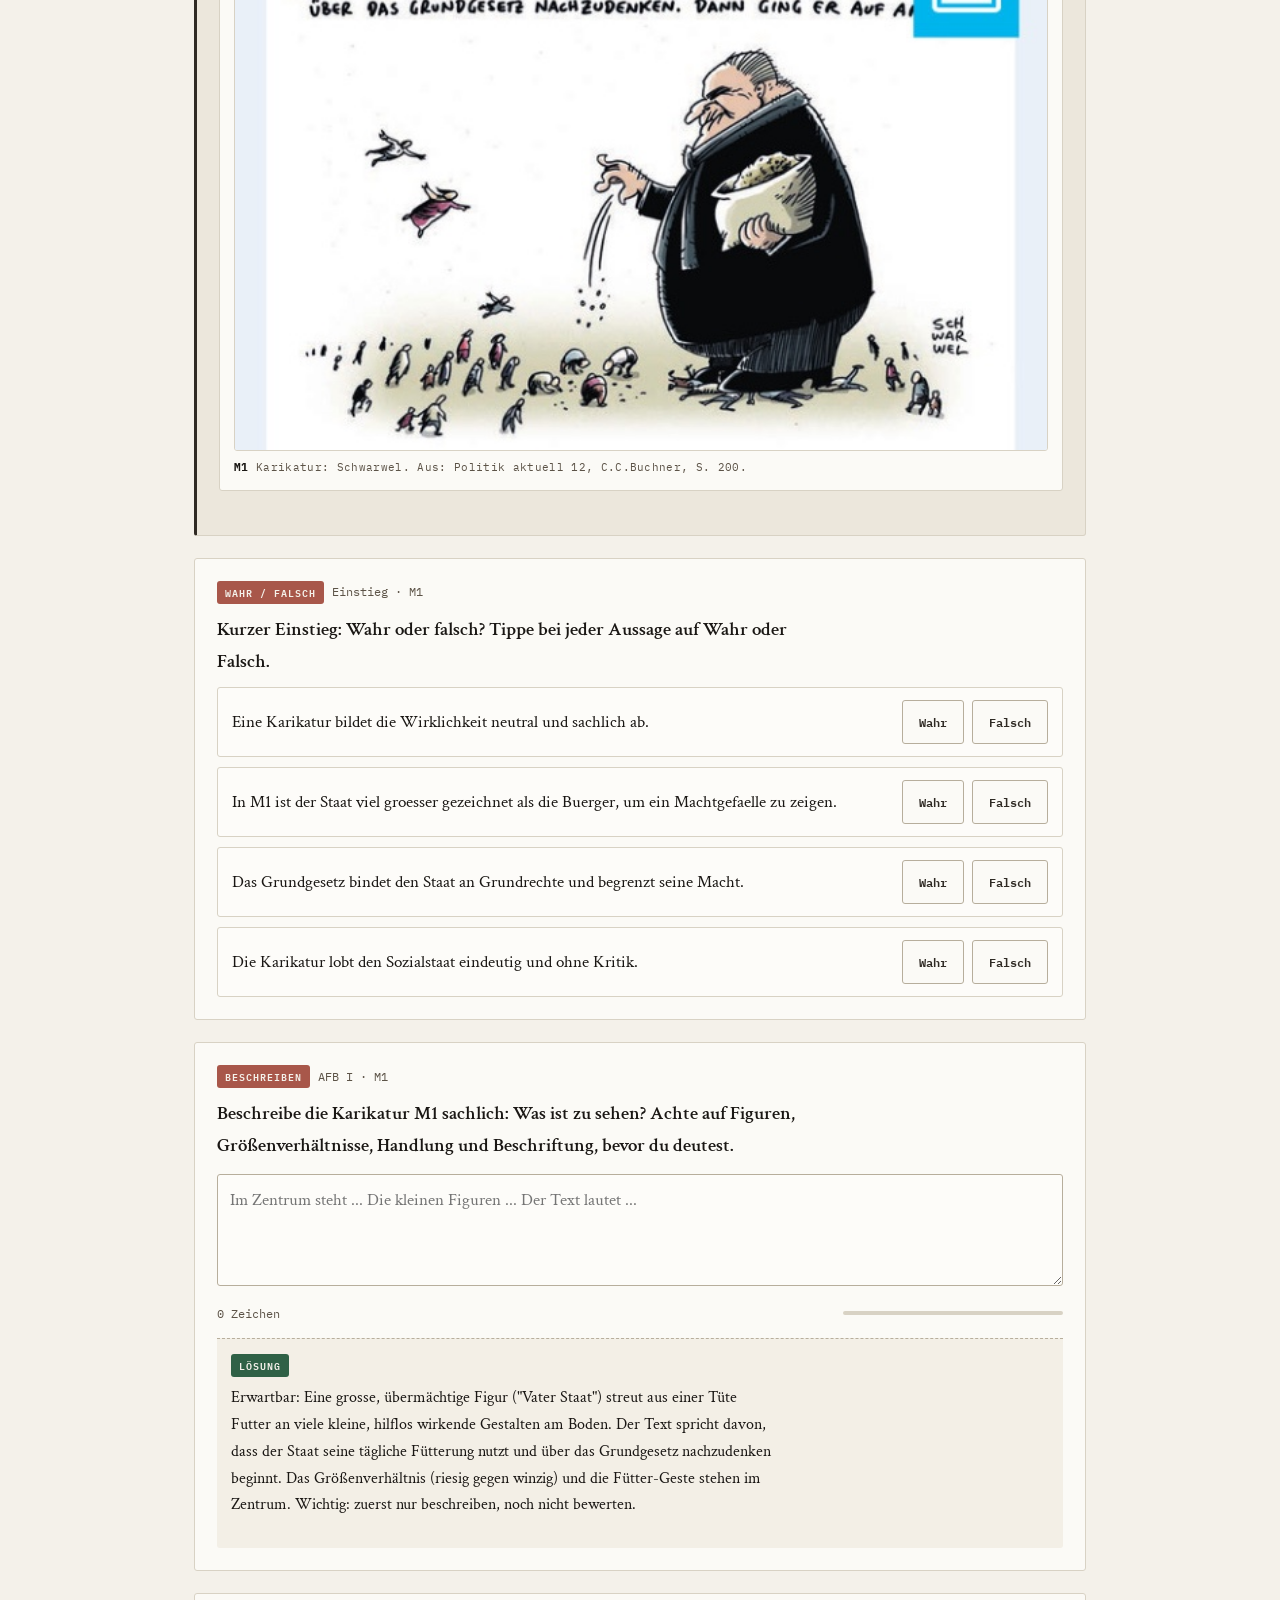
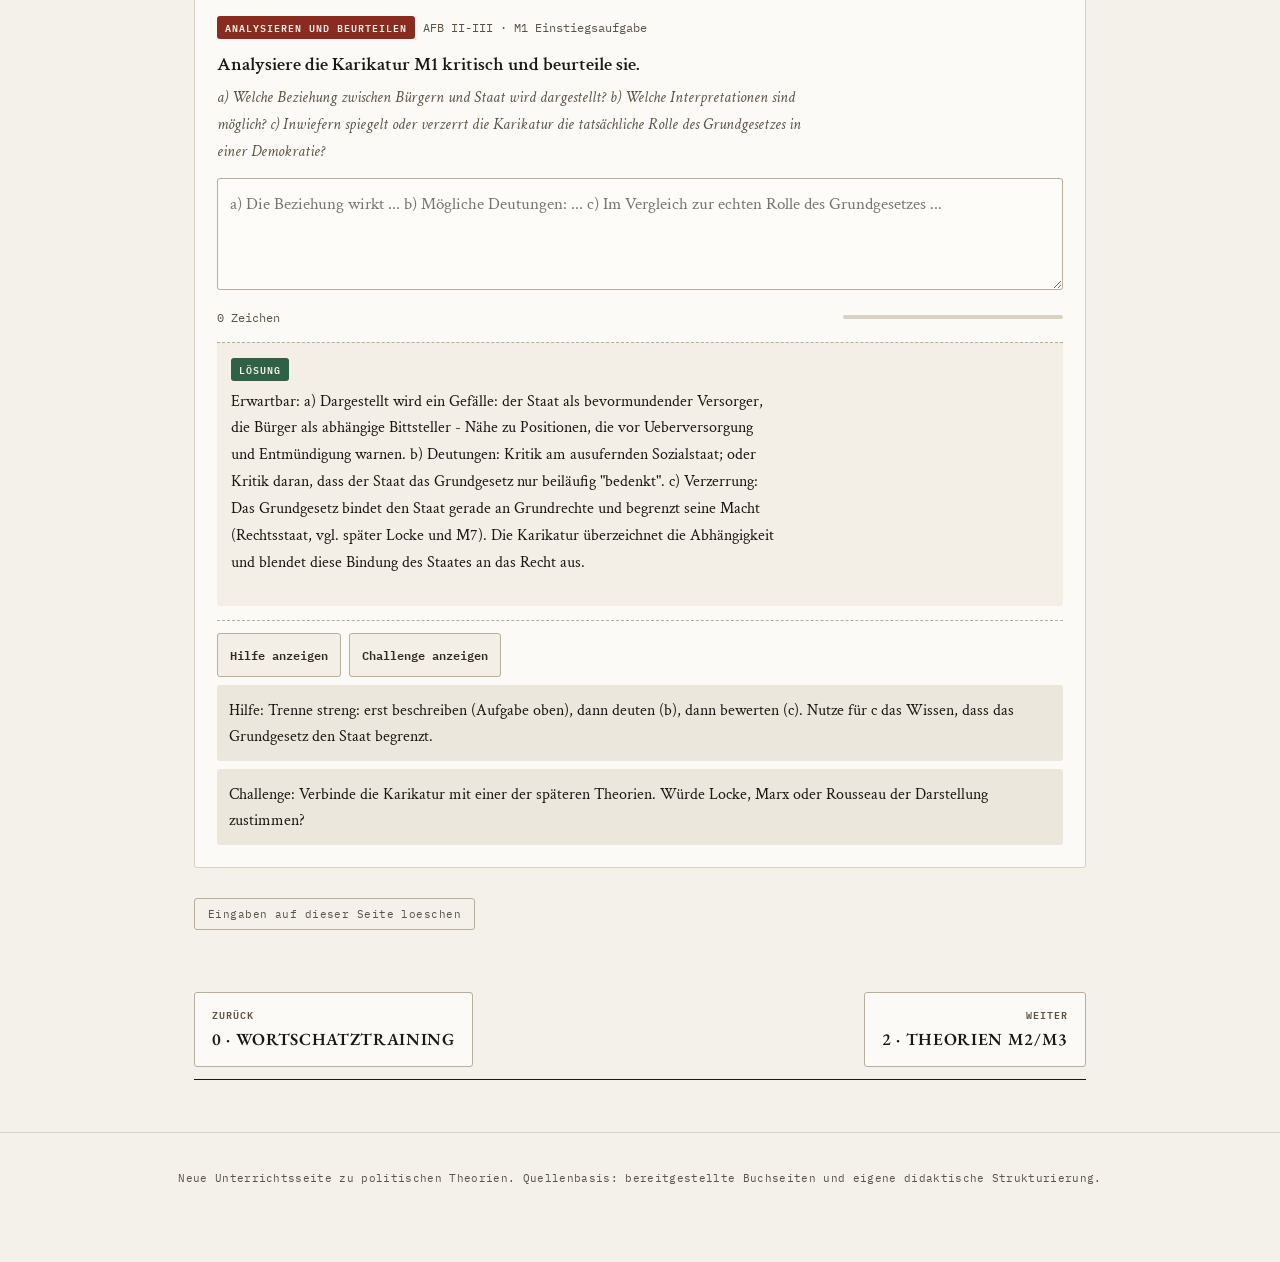
==== commit 37e85865: "Add self-checking interactive quizzes across lesson pages Four widget types (Wahr/Falsch, Multiple C" ====
--- a/aufhaenger.html
+++ b/aufhaenger.html
@@ -6,7 +6,7 @@
 <link rel="preconnect" href="https://fonts.googleapis.com">
 <link rel="preconnect" href="https://fonts.gstatic.com" crossorigin>
 <link rel="stylesheet" href="https://fonts.googleapis.com/css2?family=Archivo:wght@500;600;700;800&family=Spectral:ital,wght@0,400;0,500;0,600;1,400&family=IBM+Plex+Mono:wght@400;500;600&display=swap">
-<link rel="stylesheet" href="css/style.css?v=4">
+<link rel="stylesheet" href="css/style.css?v=5">
 <title>Aktueller Aufhänger - Politische Theorien</title>
 </head>
 <body>
@@ -70,6 +70,18 @@
       </figure>
     </div>
 
+    <div class="task quiz" data-quiz="tf" data-explain="Karikaturen ueberzeichnen bewusst. M1 zeigt ein Machtgefaelle - das Grundgesetz begrenzt den Staat aber gerade und bindet ihn an Grundrechte (Rechtsstaat).">
+      <div class="q-meta"><span class="q-type">Wahr / Falsch</span><span class="q-pts">Einstieg · M1</span></div>
+      <p class="qtext">Kurzer Einstieg: Wahr oder falsch? Tippe bei jeder Aussage auf Wahr oder Falsch.</p>
+      <div class="tf-list">
+        <div class="tf-row" data-answer="false"><span class="tf-stmt">Eine Karikatur bildet die Wirklichkeit neutral und sachlich ab.</span><span class="tf-btns"><button type="button" class="tf-btn" data-val="true">Wahr</button><button type="button" class="tf-btn" data-val="false">Falsch</button></span></div>
+        <div class="tf-row" data-answer="true"><span class="tf-stmt">In M1 ist der Staat viel groesser gezeichnet als die Buerger, um ein Machtgefaelle zu zeigen.</span><span class="tf-btns"><button type="button" class="tf-btn" data-val="true">Wahr</button><button type="button" class="tf-btn" data-val="false">Falsch</button></span></div>
+        <div class="tf-row" data-answer="true"><span class="tf-stmt">Das Grundgesetz bindet den Staat an Grundrechte und begrenzt seine Macht.</span><span class="tf-btns"><button type="button" class="tf-btn" data-val="true">Wahr</button><button type="button" class="tf-btn" data-val="false">Falsch</button></span></div>
+        <div class="tf-row" data-answer="false"><span class="tf-stmt">Die Karikatur lobt den Sozialstaat eindeutig und ohne Kritik.</span><span class="tf-btns"><button type="button" class="tf-btn" data-val="true">Wahr</button><button type="button" class="tf-btn" data-val="false">Falsch</button></span></div>
+      </div>
+      <div class="quiz-fb"></div>
+    </div>
+
     <div class="task">
       <div class="q-meta"><span class="q-type">beschreiben</span><span class="q-pts">AFB I · M1</span></div>
       <p class="qtext">Beschreibe die Karikatur M1 sachlich: Was ist zu sehen? Achte auf Figuren, Größenverhältnisse, Handlung und Beschriftung, bevor du deutest.</p>
@@ -105,6 +117,6 @@
   Neue Unterrichtsseite zu politischen Theorien. Quellenbasis: bereitgestellte Buchseiten und eigene didaktische Strukturierung.
 </footer>
 
-<script src="js/main.js?v=4"></script>
+<script src="js/main.js?v=5"></script>
 </body>
 </html>
--- a/css/style.css
+++ b/css/style.css
@@ -208,6 +208,50 @@
 .diff-body{display:none;background:#ece7dc;border-radius:var(--r);padding:12px;margin-top:8px;font-size:15.5px}
 .diff-body.show{display:block}
 
+/* Interaktive Aufgaben: Multiple Choice / Mehrfachauswahl */
+.task.quiz .qtext{margin-bottom:4px}
+.choices{list-style:none;margin:10px 0 0;padding:0;display:grid;gap:8px}
+.choice{width:100%;text-align:left;font-family:var(--font-body);font-size:17px;line-height:1.4;color:var(--ink);background:#fdfcf9;border:1px solid var(--line-strong);border-radius:var(--r);padding:12px 14px;min-height:44px;cursor:pointer;transition:border-color .15s ease,background-color .15s ease}
+.choice:hover:not(:disabled){border-color:var(--ink)}
+.choice.selected{border-color:var(--dienst);background:#e9eff6}
+.choice.correct{border-color:var(--ok);background:#eef4ee;color:var(--ink)}
+.choice.correct::after{content:" \2713";color:var(--ok);font-weight:700}
+.choice.wrong{border-color:var(--accent);background:#f6ecea;color:var(--ink-soft);text-decoration:line-through}
+.choice.missed{border-style:dashed;border-color:var(--ok)}
+.choice.missed::after{content:" \2190 fehlt";font-family:var(--font-mono);font-size:11px;color:var(--ok);text-decoration:none}
+.choice:disabled{cursor:default}
+.quiz-hint{font-family:var(--font-mono);font-size:12px;color:var(--ink-soft);margin:8px 0 0}
+.quiz-check{margin-top:12px}
+.quiz-fb{display:none;margin-top:12px;padding:12px;border-radius:var(--r);font-size:16px;line-height:1.5}
+.quiz-fb.show{display:block;animation:fade .25s var(--ease-out)}
+.quiz-fb.ok{background:#eef4ee;border:1px solid var(--ok);color:var(--ink)}
+.quiz-fb.warn{background:#f6efe0;border:1px solid var(--warn);color:var(--ink)}
+
+/* Wahr/Falsch */
+.tf-list{display:grid;gap:10px;margin:10px 0 0}
+.tf-row{display:flex;gap:12px;align-items:center;justify-content:space-between;flex-wrap:wrap;background:#fdfcf9;border:1px solid var(--line);border-radius:var(--r);padding:12px 14px}
+.tf-row.solved{background:#eef4ee;border-color:var(--ok)}
+.tf-stmt{font-size:16.5px;flex:1;min-width:200px}
+.tf-btns{display:flex;gap:8px;flex:0 0 auto}
+.tf-btn{font-family:var(--font-mono);font-size:12px;font-weight:600;border:1px solid var(--line-strong);background:var(--blatt);color:var(--steel);border-radius:var(--r);padding:9px 16px;min-height:44px;cursor:pointer;transition:border-color .15s ease,background-color .15s ease}
+.tf-btn:hover:not(:disabled){border-color:var(--ink)}
+.tf-btn.correct{background:var(--ok);color:var(--paper);border-color:var(--ok)}
+.tf-btn.wrong{background:#f6ecea;color:var(--accent);border-color:var(--accent)}
+.tf-btn:disabled{cursor:default}
+
+/* Zuordnung (Klick-Paare) */
+.match-grid{display:grid;grid-template-columns:1fr 1fr;gap:12px;margin:10px 0 0}
+.match-col{display:grid;gap:8px;align-content:start}
+.match-head{font-family:var(--font-mono);font-size:10px;letter-spacing:.08em;text-transform:uppercase;font-weight:600;color:var(--ink-soft);margin:0 0 2px}
+.match-item{width:100%;text-align:left;font-family:var(--font-body);font-size:16px;line-height:1.35;color:var(--ink);background:#fdfcf9;border:1px solid var(--line-strong);border-radius:var(--r);padding:11px 13px;min-height:44px;cursor:pointer;transition:border-color .15s ease,background-color .15s ease}
+.match-col[data-side="left"] .match-item{font-family:var(--font-mono);font-weight:600;color:var(--accent)}
+.match-item:hover:not(:disabled){border-color:var(--ink)}
+.match-item.picked{border-color:var(--dienst);background:#e9eff6}
+.match-item.wrong{border-color:var(--accent);background:#f6ecea}
+.match-item.done{border-color:var(--ok);background:#eef4ee;cursor:default;opacity:.9}
+.match-item:disabled{cursor:default}
+@media(max-width:760px){.match-grid{grid-template-columns:1fr}}
+
 .matrix{overflow-x:auto;border:1px solid var(--line-strong);border-radius:var(--r);background:var(--blatt);margin:20px 0}
 
 /* Vergleichsmatrix Drag-and-drop */
